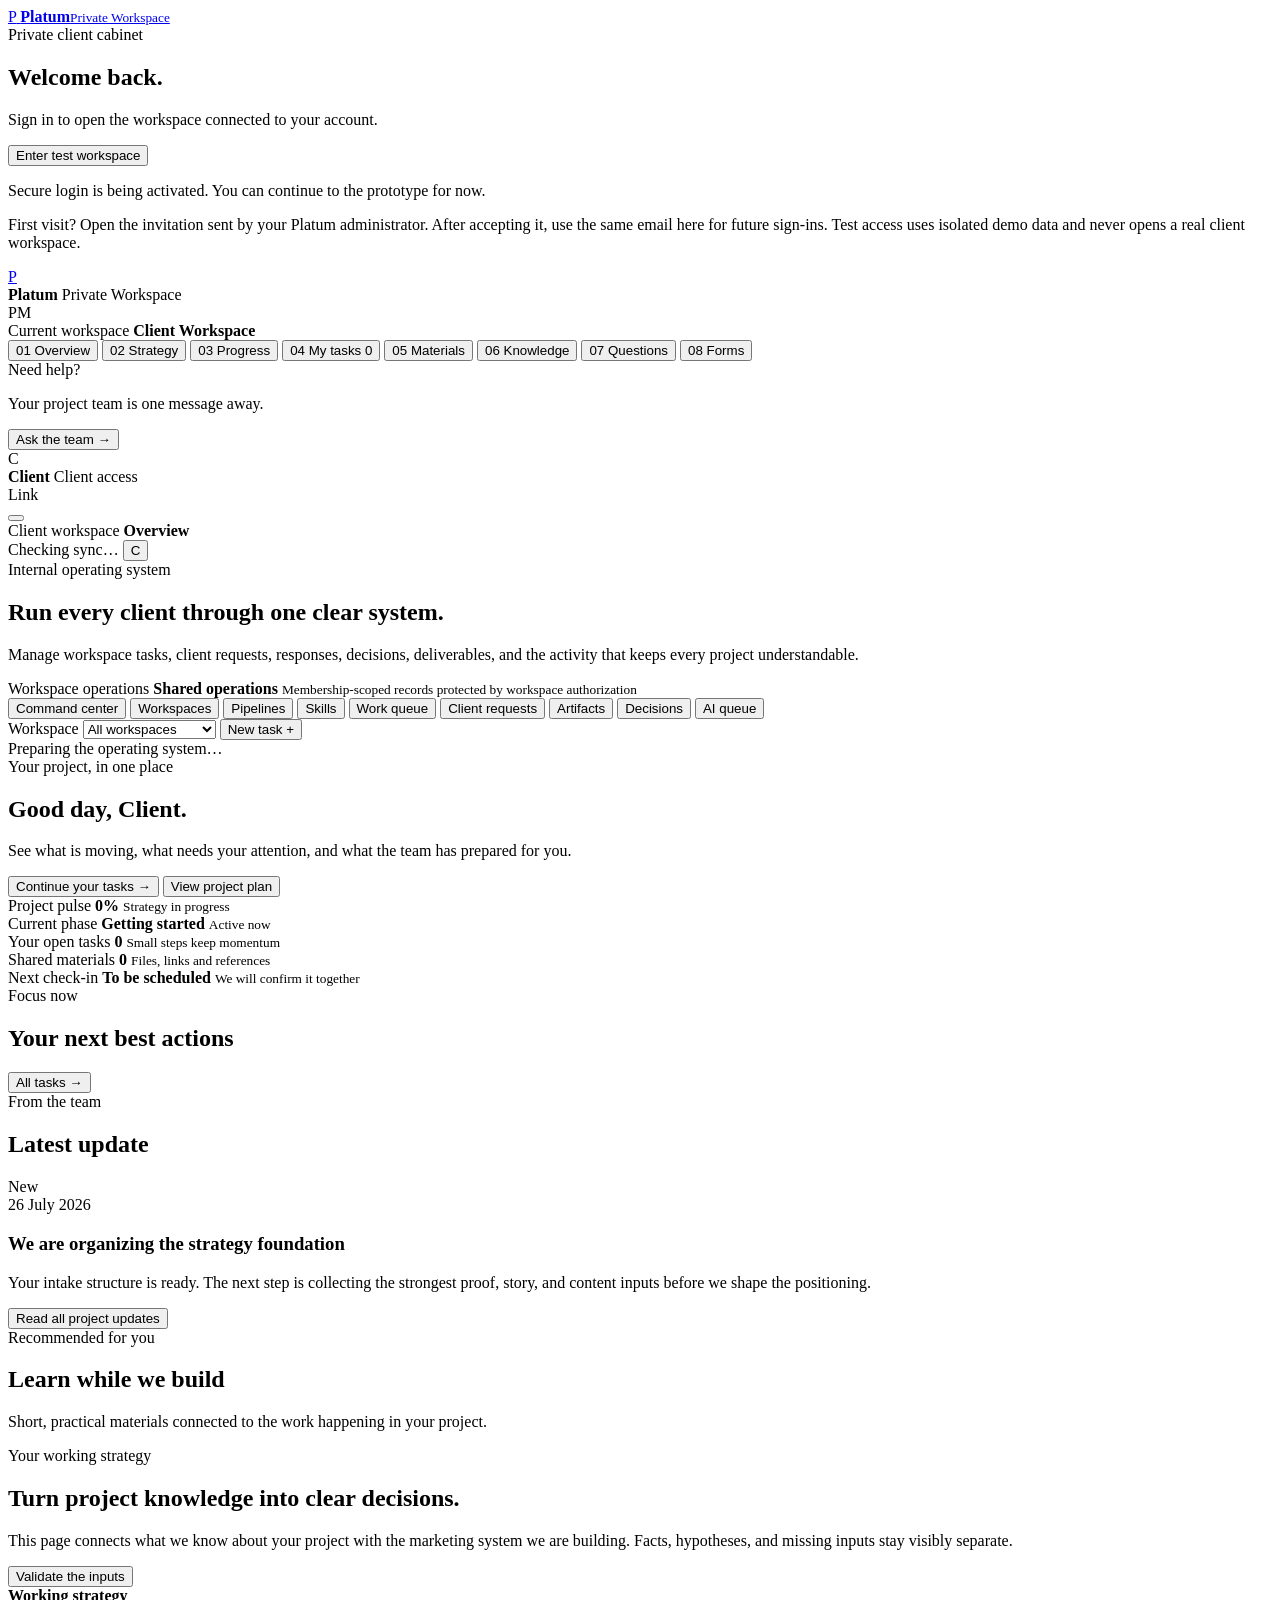
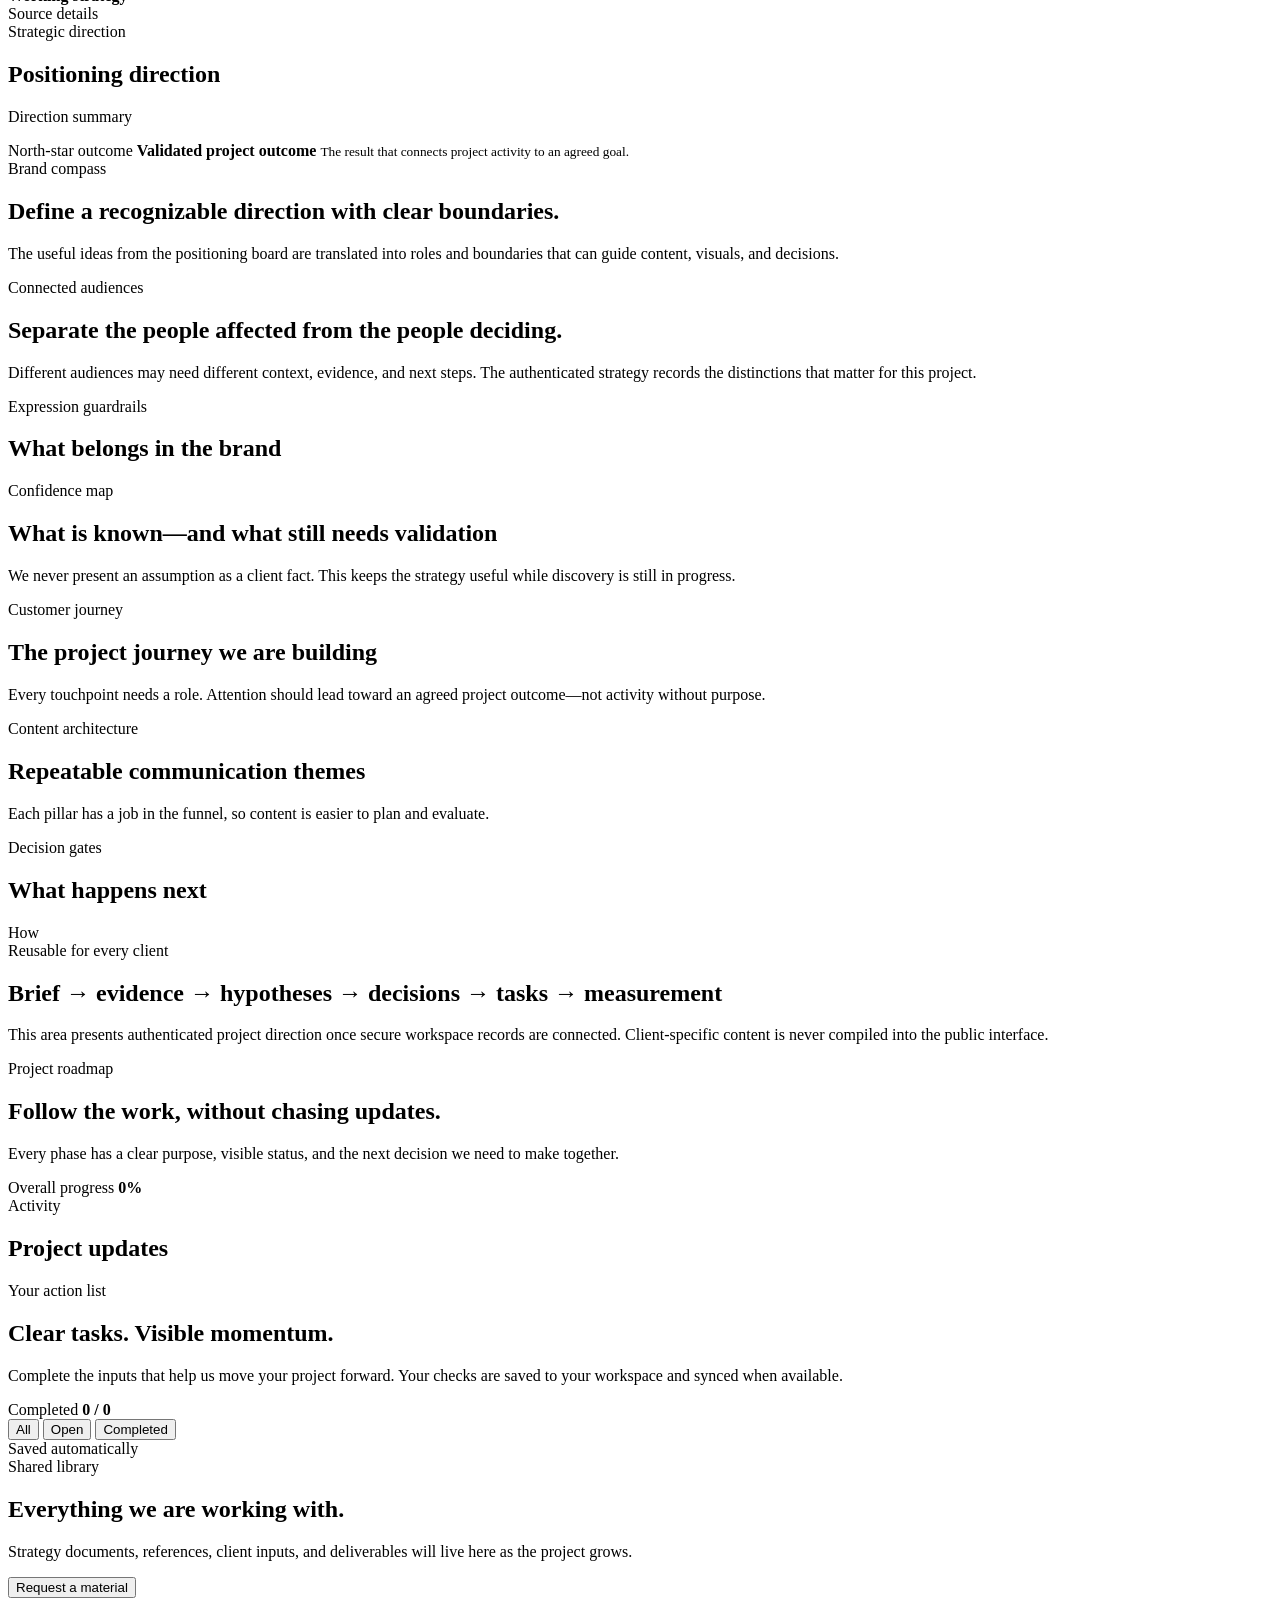
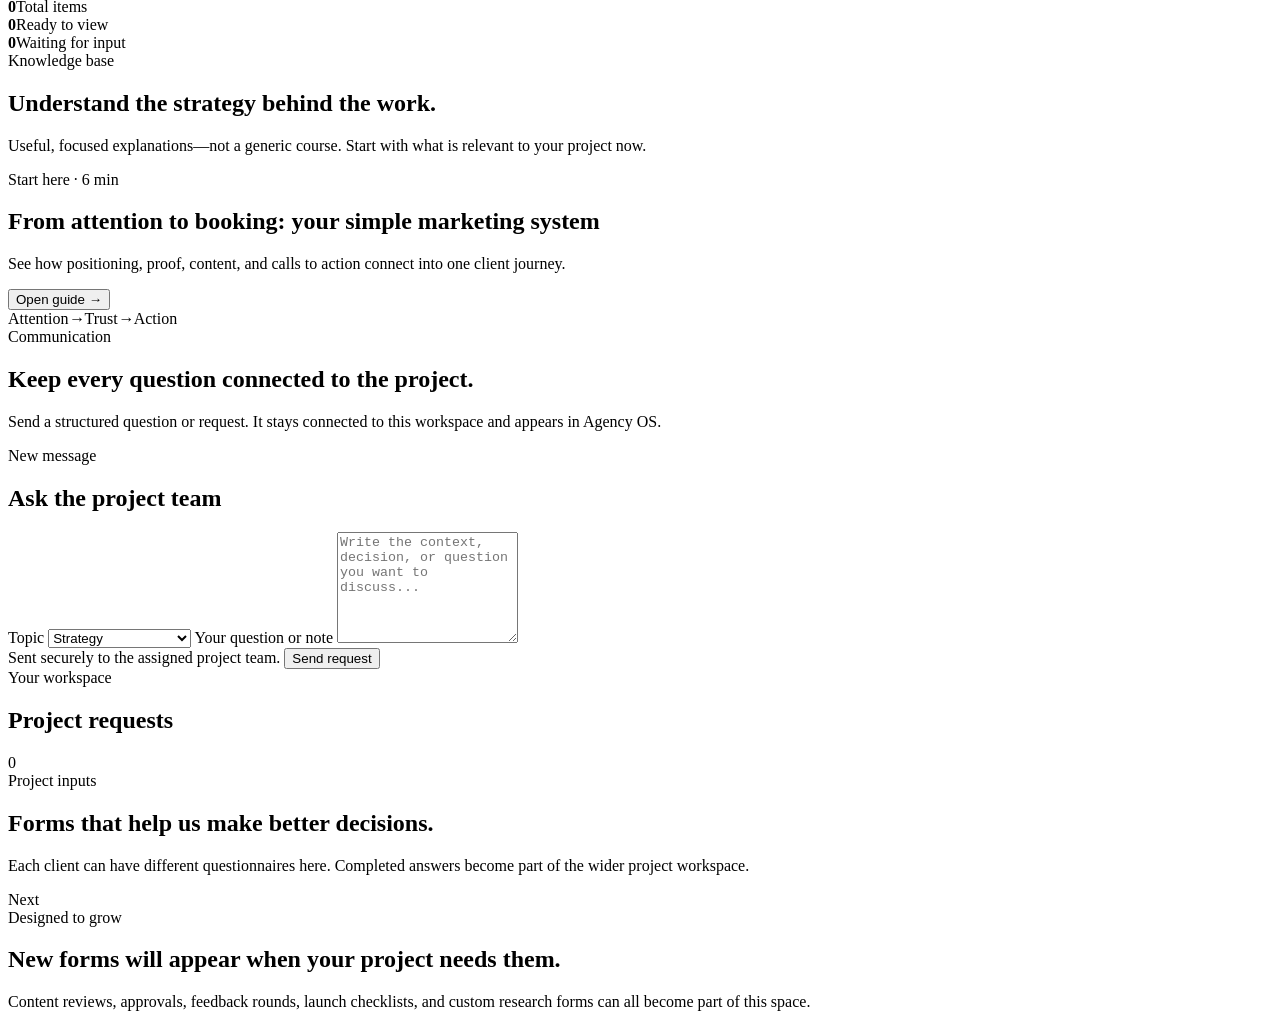
==== client-space.html @ 019d98cf "feat: implement shared client collaboration workspace" ====
<!DOCTYPE html>
<html lang="en">
<head>
  <meta charset="UTF-8">
  <meta name="viewport" content="width=device-width, initial-scale=1.0">
  <meta
    name="description"
    content="Private Platum workspace for project progress, tasks, shared materials, knowledge, and communication."
  >
  <meta name="robots" content="noindex, nofollow">
  <title>Platum</title>
  <link rel="icon" href="data:image/svg+xml,%3Csvg xmlns='http://www.w3.org/2000/svg' viewBox='0 0 64 64'%3E%3Crect width='64' height='64' rx='16' fill='%23173f2c'/%3E%3Ctext x='32' y='40' text-anchor='middle' font-family='Arial,sans-serif' font-size='24' font-weight='700' fill='%23c9f26b'%3EP%3C/text%3E%3C/svg%3E">
  <link rel="preconnect" href="https://fonts.googleapis.com">
  <link rel="preconnect" href="https://fonts.gstatic.com" crossorigin>
  <link
    href="https://fonts.googleapis.com/css2?family=DM+Sans:wght@400;500;600;700&family=Manrope:wght@500;600;700;800&display=swap"
    rel="stylesheet"
  >
  <link rel="stylesheet" href="client-space.css">
  <link rel="stylesheet" href="agency-os.css">
  <link rel="stylesheet" href="workspace-app.css">
</head>
<body class="auth-loading">
  <div class="ambient ambient--one" aria-hidden="true"></div>
  <div class="ambient ambient--two" aria-hidden="true"></div>

  <section class="auth-gate" id="auth-gate" aria-labelledby="auth-title">
    <div class="auth-card">
      <div class="auth-card__top">
      <a class="auth-brand" href="index.html" aria-label="Platum home">
        <span class="brand-mark" data-cabinet-brand-mark>P</span>
        <span><strong data-cabinet-brand-name>Platum</strong><small>Private Workspace</small></span>
      </a>
      </div>
      <div class="auth-card__copy">
        <span class="section-kicker">Private client cabinet</span>
        <h1 id="auth-title">Welcome back.</h1>
        <p>Sign in to open the workspace connected to your account.</p>
      </div>
      <div class="auth-options">
        <a class="auth-button auth-button--telegram" id="telegram-login" href="#" target="_blank" rel="noreferrer" hidden>
          <span class="auth-provider-icon" aria-hidden="true">↗</span>
          Continue with Telegram
        </a>
        <button class="auth-button auth-button--google" id="google-login" type="button" hidden>
          <span class="google-mark" aria-hidden="true">G</span>
          Continue with Google
        </button>
        <form class="auth-email" id="email-login-form" hidden>
          <label for="email-login">Or continue by email</label>
          <div class="auth-email__row">
            <input id="email-login" name="email" type="email" autocomplete="email" placeholder="you@example.com" required>
            <button type="submit">Send secure link</button>
          </div>
        </form>
        <button class="auth-button auth-button--preview" id="preview-login" type="button" hidden>
          Enter test workspace
        </button>
      </div>
      <p class="auth-status" id="auth-status" role="status" aria-live="polite">Checking your session…</p>
      <p class="auth-note">First visit? Open the invitation sent by your Platum administrator. After accepting it, use the same email here for future sign-ins. Test access uses isolated demo data and never opens a real client workspace. <a id="support-link" href="#" target="_blank" rel="noreferrer" hidden>Contact the team</a></p>
    </div>
  </section>

  <div id="workspace-app" hidden></div>
  <div class="portal-shell">
    <aside class="sidebar" id="sidebar">
      <div class="brand-lockup">
        <a class="brand-mark" href="client-space.html" aria-label="Platum home" data-cabinet-brand-mark>P</a>
        <div>
          <strong data-cabinet-brand-name>Platum</strong>
          <span>Private Workspace</span>
        </div>
      </div>

      <div class="client-switcher" aria-label="Current client">
        <div class="client-avatar" data-client-initials>PM</div>
        <div class="client-switcher__copy">
          <span>Current workspace</span>
          <strong data-client-name>Client Workspace</strong>
        </div>
        <span class="private-dot" title="Private workspace"></span>
      </div>

      <nav class="portal-nav" aria-label="Client workspace">
        <button class="nav-item nav-item--admin" id="admin-nav" type="button" data-view-target="admin" hidden>
          <span class="nav-symbol">A</span>
          <span>Admin home</span>
        </button>
        <button class="nav-item is-active" type="button" data-view-target="overview" aria-current="page">
          <span class="nav-symbol">01</span>
          <span>Overview</span>
        </button>
        <button class="nav-item" type="button" data-view-target="strategy">
          <span class="nav-symbol">02</span>
          <span>Strategy</span>
        </button>
        <button class="nav-item" type="button" data-view-target="progress">
          <span class="nav-symbol">03</span>
          <span>Progress</span>
        </button>
        <button class="nav-item" type="button" data-view-target="tasks">
          <span class="nav-symbol">04</span>
          <span>My tasks</span>
          <span class="nav-count" id="sidebar-task-count">0</span>
        </button>
        <button class="nav-item" type="button" data-view-target="materials">
          <span class="nav-symbol">05</span>
          <span>Materials</span>
        </button>
        <button class="nav-item" type="button" data-view-target="knowledge">
          <span class="nav-symbol">06</span>
          <span>Knowledge</span>
        </button>
        <button class="nav-item" type="button" data-view-target="questions">
          <span class="nav-symbol">07</span>
          <span>Questions</span>
        </button>
        <button class="nav-item" type="button" data-view-target="forms">
          <span class="nav-symbol">08</span>
          <span>Forms</span>
        </button>
      </nav>

      <div class="sidebar-support">
        <span>Need help?</span>
        <p>Your project team is one message away.</p>
        <button type="button" class="text-button" data-view-link="questions">Ask the team <span>→</span></button>
      </div>

      <div class="sidebar-user">
        <div class="user-avatar">C</div>
        <div>
          <strong data-client-contact>Client</strong>
          <span id="sidebar-access-role">Client access</span>
        </div>
        <span class="access-badge">Link</span>
      </div>
    </aside>

    <main class="portal-main">
      <header class="topbar">
        <button class="mobile-menu" id="mobile-menu" type="button" aria-label="Open navigation" aria-expanded="false">
          <span></span>
          <span></span>
        </button>
        <div class="topbar__context">
          <span class="eyebrow">Client workspace</span>
          <strong id="current-view-label">Overview</strong>
        </div>
        <div class="topbar__actions">
          <button class="admin-home-button" id="admin-home-button" type="button" hidden>Admin home</button>
          <span class="sync-note" id="sync-note" data-no-translate><i></i> Checking sync…</span>
          <button class="avatar-button" id="account-button" type="button" title="Account" aria-haspopup="true" aria-expanded="false">C</button>
          <div class="account-menu" id="account-menu" hidden>
            <strong id="account-name">Client</strong>
            <span id="account-provider">Secure access</span>
            <button id="logout-button" type="button">Sign out</button>
          </div>
        </div>
      </header>

      <div class="view-stack">
        <section class="portal-view" data-view="admin" aria-labelledby="admin-title">
          <div class="agency-os-hero">
            <div>
              <span class="section-kicker">Internal operating system</span>
              <h1 id="admin-title">Run every client through one clear system.</h1>
              <p>Manage workspace tasks, client requests, responses, decisions, deliverables, and the activity that keeps every project understandable.</p>
            </div>
            <div class="agency-os-hero__status" aria-label="Operating system status">
              <span>Workspace operations</span>
              <strong>Shared operations</strong>
              <small>Membership-scoped records protected by workspace authorization</small>
            </div>
          </div>

          <div class="agency-os-controls">
            <nav class="agency-os-tabs" aria-label="Agency operating system sections">
              <button class="is-active" type="button" data-os-tab="command" aria-pressed="true">Command center</button>
              <button type="button" data-os-tab="workspaces" aria-pressed="false">Workspaces</button>
              <button type="button" data-os-tab="pipelines" aria-pressed="false">Pipelines</button>
              <button type="button" data-os-tab="skills" aria-pressed="false">Skills</button>
              <button type="button" data-os-tab="tasks" aria-pressed="false">Work queue</button>
              <button type="button" data-os-tab="requests" aria-pressed="false">Client requests</button>
              <button type="button" data-os-tab="artifacts" aria-pressed="false">Artifacts</button>
              <button type="button" data-os-tab="decisions" aria-pressed="false">Decisions</button>
              <button type="button" data-os-tab="agents" aria-pressed="false">AI queue</button>
            </nav>
            <div class="agency-os-actions">
              <label class="agency-os-workspace-filter" for="agency-os-workspace">
                <span>Workspace</span>
                <select id="agency-os-workspace" data-os-workspace-filter>
                  <option value="all">All workspaces</option>
                  <option value="agency">Internal operations</option>
                </select>
              </label>
              <button class="primary-button" type="button" data-os-new-task>New task <span>+</span></button>
            </div>
          </div>

          <div class="agency-os-root" id="agency-os-root" aria-live="polite">
            <div class="agency-os-loading">Preparing the operating system…</div>
          </div>

          <div class="admin-cabinet-grid" id="admin-cabinet-grid" hidden></div>
          <strong id="admin-cabinet-count" hidden>0</strong>
        </section>

        <section class="portal-view is-active" data-view="overview" aria-labelledby="overview-title">
          <div class="welcome-panel">
            <div class="welcome-copy">
              <span class="section-kicker">Your project, in one place</span>
              <h1 id="overview-title"><span id="greeting">Good day</span>, <span data-client-contact>Client</span>.</h1>
              <p>See what is moving, what needs your attention, and what the team has prepared for you.</p>
              <div class="welcome-actions">
                <button class="primary-button" type="button" data-view-link="tasks">
                  Continue your tasks <span>→</span>
                </button>
                <button class="secondary-button" type="button" data-view-link="progress">View project plan</button>
              </div>
            </div>
            <div class="project-pulse">
              <div class="pulse-orbit" aria-hidden="true">
                <span></span>
                <span></span>
                <span></span>
              </div>
              <div class="pulse-copy">
                <span>Project pulse</span>
                <strong id="project-progress-value">0%</strong>
                <small>Strategy in progress</small>
              </div>
            </div>
          </div>

          <div class="metrics-grid" aria-label="Project summary">
            <article class="metric-card metric-card--accent">
              <span>Current phase</span>
              <strong data-current-phase>Getting started</strong>
              <small><i></i> Active now</small>
            </article>
            <article class="metric-card">
              <span>Your open tasks</span>
              <strong id="overview-open-tasks">0</strong>
              <small>Small steps keep momentum</small>
            </article>
            <article class="metric-card">
              <span>Shared materials</span>
              <strong id="overview-material-count">0</strong>
              <small>Files, links and references</small>
            </article>
            <article class="metric-card">
              <span>Next check-in</span>
              <strong data-next-checkin>To be scheduled</strong>
              <small>We will confirm it together</small>
            </article>
          </div>

          <div class="overview-grid">
            <article class="panel focus-panel">
              <div class="panel-heading">
                <div>
                  <span class="section-kicker">Focus now</span>
                  <h2>Your next best actions</h2>
                </div>
                <button class="text-button" type="button" data-view-link="tasks">All tasks <span>→</span></button>
              </div>
              <div id="overview-task-list" class="compact-task-list"></div>
            </article>

            <article class="panel update-panel">
              <div class="panel-heading">
                <div>
                  <span class="section-kicker">From the team</span>
                  <h2>Latest update</h2>
                </div>
                <span class="new-badge">New</span>
              </div>
              <div class="update-copy">
                <span class="update-date" data-latest-update-date>26 July 2026</span>
                <h3 data-latest-update-title>We are organizing the strategy foundation</h3>
                <p data-latest-update-copy>Your intake structure is ready. The next step is collecting the strongest proof, story, and content inputs before we shape the positioning.</p>
              </div>
              <button class="secondary-button secondary-button--full" type="button" data-view-link="progress">
                Read all project updates
              </button>
            </article>
          </div>

          <article class="panel knowledge-strip">
            <div class="knowledge-strip__intro">
              <span class="section-kicker">Recommended for you</span>
              <h2>Learn while we build</h2>
              <p>Short, practical materials connected to the work happening in your project.</p>
            </div>
            <div id="overview-knowledge-list" class="knowledge-strip__items"></div>
          </article>
        </section>

        <section class="portal-view" data-view="strategy" aria-labelledby="strategy-title">
          <div class="page-heading strategy-page-heading">
            <div>
              <span class="section-kicker">Your working strategy</span>
              <h1 id="strategy-title">Turn project knowledge into clear decisions.</h1>
              <p>This page connects what we know about your project with the marketing system we are building. Facts, hypotheses, and missing inputs stay visibly separate.</p>
            </div>
            <button class="secondary-button" type="button" data-view-link="forms">Validate the inputs</button>
          </div>

          <article class="panel strategy-empty-state" id="strategy-empty-state" hidden>
            <span class="future-panel__index">01</span>
            <div>
              <span class="section-kicker">Your strategy space is ready</span>
              <h2>Your strategy will appear here after the first project brief.</h2>
              <p>We will turn your information, source files, research, and decisions into the same working system—without mixing it with another client’s project.</p>
              <button class="secondary-button" type="button" data-view-link="forms">Start with the project brief</button>
            </div>
          </article>

          <div id="strategy-content">
          <div class="strategy-source-bar">
            <div>
              <span class="strategy-live-dot"></span>
              <strong id="strategy-version">Working strategy</strong>
            </div>
            <span id="strategy-source">Source details</span>
          </div>

          <article class="strategy-hero panel">
            <div class="strategy-hero__copy">
              <span class="section-kicker">Strategic direction</span>
              <h2 id="strategy-positioning">Positioning direction</h2>
              <p id="strategy-direction">Direction summary</p>
            </div>
            <div class="north-star-card">
              <span>North-star outcome</span>
              <strong id="strategy-north-star">Validated project outcome</strong>
              <small>The result that connects project activity to an agreed goal.</small>
            </div>
          </article>

          <div id="strategy-evidence-grid" class="strategy-evidence-grid" aria-label="Current project evidence"></div>

          <section class="strategy-section">
            <div class="strategy-section__heading">
              <div>
                <span class="section-kicker">Brand compass</span>
                <h2>Define a recognizable direction with clear boundaries.</h2>
              </div>
              <p>The useful ideas from the positioning board are translated into roles and boundaries that can guide content, visuals, and decisions.</p>
            </div>
            <div id="strategy-brand-compass" class="strategy-brand-compass"></div>
          </section>

          <section class="strategy-section strategy-audience-layout">
            <div>
              <div class="strategy-section__heading strategy-section__heading--stacked">
                <div>
                  <span class="section-kicker">Connected audiences</span>
                  <h2>Separate the people affected from the people deciding.</h2>
                </div>
                <p>Different audiences may need different context, evidence, and next steps. The authenticated strategy records the distinctions that matter for this project.</p>
              </div>
              <div id="strategy-audiences" class="strategy-audiences"></div>
            </div>

            <aside class="panel strategy-guardrails-panel">
              <div class="panel-heading">
                <div>
                  <span class="section-kicker">Expression guardrails</span>
                  <h2>What belongs in the brand</h2>
                </div>
              </div>
              <div id="strategy-guardrails" class="strategy-guardrails"></div>
            </aside>
          </section>

          <section class="strategy-section">
            <div class="strategy-section__heading">
              <div>
                <span class="section-kicker">Confidence map</span>
                <h2>What is known—and what still needs validation</h2>
              </div>
              <p>We never present an assumption as a client fact. This keeps the strategy useful while discovery is still in progress.</p>
            </div>
            <div id="strategy-truth-grid" class="strategy-truth-grid"></div>
          </section>

          <section class="strategy-section">
            <div class="strategy-section__heading">
              <div>
                <span class="section-kicker">Customer journey</span>
                <h2>The project journey we are building</h2>
              </div>
              <p>Every touchpoint needs a role. Attention should lead toward an agreed project outcome—not activity without purpose.</p>
            </div>
            <div class="strategy-funnel panel" id="strategy-funnel"></div>
          </section>

          <section class="strategy-section strategy-two-column">
            <div>
              <div class="strategy-section__heading strategy-section__heading--stacked">
                <div>
                  <span class="section-kicker">Content architecture</span>
                  <h2>Repeatable communication themes</h2>
                </div>
                <p>Each pillar has a job in the funnel, so content is easier to plan and evaluate.</p>
              </div>
              <div id="strategy-content-pillars" class="strategy-content-pillars"></div>
            </div>

            <aside class="panel strategy-gates-panel">
              <div class="panel-heading">
                <div>
                  <span class="section-kicker">Decision gates</span>
                  <h2>What happens next</h2>
                </div>
              </div>
              <div id="strategy-decision-gates" class="strategy-decision-gates"></div>
            </aside>
          </section>

          <article class="strategy-method-note">
            <span class="future-panel__index">How</span>
            <div>
              <span class="section-kicker">Reusable for every client</span>
              <h2>Brief → evidence → hypotheses → decisions → tasks → measurement</h2>
              <p>This area presents authenticated project direction once secure workspace records are connected. Client-specific content is never compiled into the public interface.</p>
            </div>
          </article>
          </div>
        </section>

        <section class="portal-view" data-view="progress" aria-labelledby="progress-title">
          <div class="page-heading">
            <div>
              <span class="section-kicker">Project roadmap</span>
              <h1 id="progress-title">Follow the work, without chasing updates.</h1>
              <p>Every phase has a clear purpose, visible status, and the next decision we need to make together.</p>
            </div>
            <div class="heading-status">
              <span>Overall progress</span>
              <strong id="roadmap-progress-value">0%</strong>
            </div>
          </div>

          <div class="roadmap-layout">
            <div id="roadmap-list" class="roadmap-list"></div>
            <aside class="panel activity-panel">
              <div class="panel-heading">
                <div>
                  <span class="section-kicker">Activity</span>
                  <h2>Project updates</h2>
                </div>
              </div>
              <div id="activity-timeline" class="activity-timeline"></div>
            </aside>
          </div>
        </section>

        <section class="portal-view" data-view="tasks" aria-labelledby="tasks-title">
          <div class="page-heading">
            <div>
              <span class="section-kicker">Your action list</span>
              <h1 id="tasks-title">Clear tasks. Visible momentum.</h1>
              <p>Complete the inputs that help us move your project forward. Your checks are saved to your workspace and synced when available.</p>
            </div>
            <div class="heading-status">
              <span>Completed</span>
              <strong id="task-completion-ratio">0 / 0</strong>
            </div>
          </div>

          <div class="task-toolbar">
            <div class="filter-group" aria-label="Filter tasks">
              <button class="filter-button is-active" type="button" data-task-filter="all" aria-pressed="true">All</button>
              <button class="filter-button" type="button" data-task-filter="open" aria-pressed="false">Open</button>
              <button class="filter-button" type="button" data-task-filter="done" aria-pressed="false">Completed</button>
            </div>
            <span class="local-save-note"><i></i> Saved automatically</span>
          </div>
          <div id="full-task-list" class="full-task-list"></div>
        </section>

        <section class="portal-view" data-view="materials" aria-labelledby="materials-title">
          <div class="page-heading">
            <div>
              <span class="section-kicker">Shared library</span>
              <h1 id="materials-title">Everything we are working with.</h1>
              <p>Strategy documents, references, client inputs, and deliverables will live here as the project grows.</p>
            </div>
            <button class="secondary-button" type="button" data-view-link="questions">Request a material</button>
          </div>

          <div class="material-summary">
            <div><strong id="material-total-count">0</strong><span>Total items</span></div>
            <div><strong id="material-ready-count">0</strong><span>Ready to view</span></div>
            <div><strong id="material-waiting-count">0</strong><span>Waiting for input</span></div>
          </div>
          <div id="material-grid" class="material-grid"></div>
        </section>

        <section class="portal-view" data-view="knowledge" aria-labelledby="knowledge-title">
          <div class="page-heading">
            <div>
              <span class="section-kicker">Knowledge base</span>
              <h1 id="knowledge-title">Understand the strategy behind the work.</h1>
              <p>Useful, focused explanations—not a generic course. Start with what is relevant to your project now.</p>
            </div>
          </div>

          <div class="featured-learning panel">
            <div>
              <span class="section-kicker">Start here · 6 min</span>
              <h2>From attention to booking: your simple marketing system</h2>
              <p>See how positioning, proof, content, and calls to action connect into one client journey.</p>
              <button class="primary-button" type="button" data-article-open="marketing-system">Open guide <span>→</span></button>
            </div>
            <div class="learning-map" aria-hidden="true">
              <span>Attention</span><i>→</i><span>Trust</span><i>→</i><span>Action</span>
            </div>
          </div>
          <div id="knowledge-grid" class="knowledge-grid"></div>
        </section>

        <section class="portal-view" data-view="questions" aria-labelledby="questions-title">
          <div class="page-heading">
            <div>
              <span class="section-kicker">Communication</span>
              <h1 id="questions-title">Keep every question connected to the project.</h1>
              <p>Send a structured question or request. It stays connected to this workspace and appears in Agency OS.</p>
            </div>
          </div>

          <div class="questions-layout">
            <form class="panel question-composer" id="question-form">
              <div class="panel-heading">
                <div>
                  <span class="section-kicker">New message</span>
                  <h2>Ask the project team</h2>
                </div>
              </div>
              <label for="question-topic">Topic</label>
              <select id="question-topic" name="topic">
                <option value="Strategy">Strategy</option>
                <option value="Task">A task</option>
                <option value="Material">A material or file</option>
                <option value="Timeline">Timeline or progress</option>
                <option value="Other">Something else</option>
              </select>
              <label for="question-message">Your question or note</label>
              <textarea
                id="question-message"
                name="message"
                rows="7"
                placeholder="Write the context, decision, or question you want to discuss..."
                required
              ></textarea>
              <div class="composer-footer">
                <span>Sent securely to the assigned project team.</span>
                <button class="primary-button" type="submit">Send request</button>
              </div>
            </form>

            <aside class="panel saved-questions">
              <div class="panel-heading">
                <div>
                  <span class="section-kicker">Your workspace</span>
                  <h2>Project requests</h2>
                </div>
                <span class="nav-count" id="saved-question-count">0</span>
              </div>
              <div id="saved-question-list" class="saved-question-list"></div>
            </aside>
          </div>
        </section>

        <section class="portal-view" data-view="forms" aria-labelledby="forms-title">
          <div class="page-heading">
            <div>
              <span class="section-kicker">Project inputs</span>
              <h1 id="forms-title">Forms that help us make better decisions.</h1>
              <p>Each client can have different questionnaires here. Completed answers become part of the wider project workspace.</p>
            </div>
          </div>

          <div id="forms-grid" class="forms-grid"></div>

          <article class="future-panel">
            <span class="future-panel__index">Next</span>
            <div>
              <span class="section-kicker">Designed to grow</span>
              <h2>New forms will appear when your project needs them.</h2>
              <p>Content reviews, approvals, feedback rounds, launch checklists, and custom research forms can all become part of this space.</p>
            </div>
          </article>
        </section>
      </div>
    </main>
  </div>

  <div class="mobile-backdrop" id="mobile-backdrop"></div>

  <dialog class="article-dialog" id="article-dialog">
    <button class="dialog-close" id="dialog-close" type="button" aria-label="Close guide">×</button>
    <div id="article-dialog-content"></div>
  </dialog>

  <div class="toast" id="portal-toast" role="status" aria-live="polite"></div>

  <script src="client-space.config.js"></script>
  <script src="client-space-auth.js"></script>
  <script src="cabinet-data.js"></script>
  <script src="workspace-data.js"></script>
  <script src="workspace-app.js"></script>
  <script src="client-space.js"></script>
  <script src="agency-os.js"></script>
</body>
</html>
---- workspace-app.css ----
/* The authenticated collaboration surface extends Platum's existing palette
   and typography. The isolated legacy preview keeps its own styles. */
.workspace-mode .portal-shell,.workspace-mode .ambient{display:none}
.workspace-mode:not(.is-authenticated) #workspace-app{display:none}
#workspace-app{--ws-ink:#182820;--ws-muted:#58665d;--ws-accent:#214d39;--ws-tint:#e9f0db;--ws-line:#d9dfd4;--ws-paper:#fffefa;color:var(--ws-ink);background:#f4f4ed;min-height:100vh;font:400 15px/1.6 "DM Sans",sans-serif}
#workspace-app[data-accent=slate]{--ws-ink:#20313e;--ws-accent:#2e5069;--ws-tint:#e4edf4;--ws-line:#d2dce2}
#workspace-app[data-accent=clay]{--ws-ink:#3e2924;--ws-accent:#7c4233;--ws-tint:#f4e8e0;--ws-line:#e2d8cf}
#workspace-app *{box-sizing:border-box}
#workspace-app [hidden]{display:none!important}
#workspace-app ::selection{background:var(--ws-tint);color:var(--ws-ink)}
#workspace-app :focus-visible{outline:3px solid var(--ws-accent);outline-offset:3px}
#workspace-app a{color:var(--ws-accent);text-underline-offset:4px}
#workspace-app h1,#workspace-app h2,#workspace-app h3{font-family:Manrope,sans-serif;line-height:1.25;letter-spacing:-.025em;text-wrap:balance;color:var(--ws-ink)}
#workspace-app h1{font-size:clamp(1.8rem,3vw,2.7rem);margin:0 0 12px}
#workspace-app h2{font-size:1.2rem;margin:0 0 12px}
#workspace-app h3{font-size:1rem;margin:0 0 8px}
#workspace-app p{margin:0 0 12px}
#workspace-app button,#workspace-app input,#workspace-app select,#workspace-app textarea{font:inherit}
#workspace-app button{cursor:pointer}
#workspace-app button:disabled{cursor:wait;opacity:.6}
.ws-layout{display:grid;grid-template-columns:250px minmax(0,1fr);min-height:100vh}
.ws-sidebar{background:var(--ws-ink);color:#f2f5ed;padding:30px 20px;display:flex;flex-direction:column;position:sticky;top:0;height:100vh;overflow:auto;scrollbar-width:thin;scrollbar-color:#75937c transparent}
.ws-brand{display:flex;align-items:center;gap:12px;margin-bottom:38px;text-decoration:none}
#workspace-app .ws-brand{color:#f7faef}
.ws-brand strong{font:700 21px Manrope,sans-serif}
.ws-workspace-picker{display:grid;gap:8px;color:#cad4ca;font-size:12px;margin-bottom:28px}
#workspace-app .ws-workspace-picker select{max-width:100%;background:#fffefa;color:var(--ws-ink);font-size:14px;min-height:44px;border:0;border-radius:9px;padding:9px}
#ws-nav{display:flex;flex-direction:column;gap:6px}
#workspace-app #ws-nav a{display:flex;align-items:center;gap:12px;min-height:44px;color:#e5eee3;text-decoration:none;padding:10px 12px;border-radius:9px;font-size:14px}
#workspace-app #ws-nav a:hover{background:#ffffff10}
#workspace-app #ws-nav a.is-current{background:var(--ws-tint);color:var(--ws-ink);font-weight:700}
#ws-nav svg{width:20px;height:20px;flex:none;fill:none;stroke:currentColor;stroke-width:1.6;stroke-linecap:round;stroke-linejoin:round}
.ws-nav-divider{border-top:1px solid #ffffff30;margin:15px 8px}
.ws-sidebar-bottom{margin-top:auto;padding-top:36px;font-size:12px;color:#c2d1c2}
#workspace-app .ws-sidebar-link{color:#edf4e8;background:transparent;border-color:#6f8a74;font-size:12px;text-align:left}
.ws-main{min-width:0}
.ws-header{min-height:82px;padding:18px 42px;border-bottom:1px solid var(--ws-line);display:flex;align-items:center;justify-content:space-between;gap:16px;background:var(--ws-paper)}
#ws-location{font-size:13px;color:var(--ws-muted);flex:1;min-width:0;overflow-wrap:anywhere}
.ws-header-refresh{gap:7px;flex:none}
.ws-header-refresh svg{display:none;width:18px;height:18px;fill:none;stroke:currentColor;stroke-width:1.7;stroke-linecap:round;stroke-linejoin:round}
#ws-account .topbar__actions{position:relative}
#ws-content{padding:42px clamp(24px,4vw,68px) 80px;max-width:1450px;margin:0 auto}
.ws-page-heading{display:flex;justify-content:space-between;align-items:flex-start;gap:28px;margin-bottom:34px}
.ws-page-heading p{color:var(--ws-muted);max-width:65ch;margin-bottom:0}
.ws-actions,.ws-row-actions,.ws-form-actions{display:flex;gap:10px;flex-wrap:wrap;align-items:center}
.ws-actions{flex-shrink:0}
.ws-button{display:inline-flex;align-items:center;justify-content:center;min-height:42px;padding:9px 16px;background:var(--ws-paper);border:1px solid var(--ws-line);border-radius:9px;color:var(--ws-accent);font-weight:600;text-decoration:none;line-height:1.35;transition:background .15s}
.ws-button:hover{background:var(--ws-tint)}
.ws-button.ws-primary{background:var(--ws-accent);border-color:var(--ws-accent);color:#fff}
.ws-button.ws-primary:hover{filter:brightness(1.13)}
.ws-button.ws-quiet{background:transparent}
.ws-text-button{border:0;background:transparent;color:var(--ws-accent);text-decoration:underline;text-underline-offset:4px;padding:9px 4px;min-height:40px}
.ws-focus{padding:28px 32px;background:var(--ws-tint);border-radius:14px;display:flex;align-items:center;justify-content:space-between;gap:26px;margin-bottom:40px}
.ws-focus>div{max-width:70ch}
.ws-focus>div>p{font-size:18px}
.ws-focus .ws-next{font-size:14px;margin:22px 0 0}
.ws-next strong{display:block;margin-bottom:4px}
.ws-focus>a{white-space:nowrap;font-weight:600}
.ws-two-columns{display:grid;grid-template-columns:minmax(0,1.15fr) minmax(0,1fr);gap:44px}
.ws-section{margin-top:42px}
.ws-section-heading{display:flex;justify-content:space-between;gap:16px;align-items:center;margin-bottom:16px}
.ws-section-heading h2{margin:0}
.ws-work-row,.ws-material-row{display:flex;justify-content:space-between;gap:24px;padding:22px 0;border-bottom:1px solid var(--ws-line)}
.ws-work-copy{min-width:0;max-width:70ch}
.ws-work-row p,.ws-material-row p,.ws-action-row p{color:var(--ws-muted);max-width:70ch;overflow-wrap:anywhere}
.ws-work-row h2>a,.ws-work-row h3>a,.ws-material-row h2>a{text-decoration:none}
.ws-row-actions{align-content:flex-start;justify-content:flex-end;flex-shrink:0;max-width:220px}
.ws-meta{display:flex;gap:10px;flex-wrap:wrap;align-items:center;color:var(--ws-muted);font-size:12px}
.ws-badge{display:inline-block;font-size:11px;font-weight:600;border:1px solid var(--ws-line);border-radius:5px;padding:3px 7px;line-height:1.3;color:var(--ws-muted);background:var(--ws-paper)}
.ws-badge.ws-new,.ws-badge.ws-positive{background:var(--ws-tint);color:var(--ws-accent);border-color:transparent}
.ws-action-row{padding:20px 0;border-bottom:1px solid var(--ws-line)}
.ws-action-row>a{font-weight:700}
.ws-action-row p{font-size:14px;margin-top:7px}
.ws-material-row h2{margin:10px 0}
.ws-material-row>.ws-meta{align-self:flex-start;white-space:nowrap}
.ws-muted,.ws-help{color:var(--ws-muted)}
.ws-help{font-size:13px;line-height:1.5;font-weight:400}
.ws-empty{padding:30px 0;max-width:65ch}
.ws-empty p{color:var(--ws-muted)}
.ws-empty h2{margin:0 0 10px}
.ws-reading{max-width:76ch;background:var(--ws-paper);padding:30px 34px;border-radius:14px}
.ws-prose{white-space:pre-wrap;overflow-wrap:anywhere;line-height:1.75}
.ws-reading .ws-meta{margin-top:18px}
.ws-agreement-section+.ws-agreement-section{margin-top:32px;padding-top:28px;border-top:1px solid var(--ws-line)}
.ws-document-block+.ws-document-block{margin-top:36px;padding-top:28px;border-top:1px solid var(--ws-line)}
.ws-document-block>p{margin-top:16px}
.ws-discussion{margin-top:20px;font-size:14px}
.ws-discussion>summary{cursor:pointer;color:var(--ws-accent);padding:8px 0;font-weight:600}
.ws-discussion>summary>span{margin-left:8px;font-size:12px;font-weight:400}
.ws-discussion[open]{padding-bottom:16px}
.ws-comment{padding:16px 0;border-bottom:1px solid var(--ws-line)}
.ws-comment .ws-meta{margin:0 0 6px}
.ws-thread{max-width:76ch;margin-top:36px}
.ws-version-bar{display:flex;align-items:center;gap:20px;flex-wrap:wrap;margin-bottom:24px;color:var(--ws-muted);font-size:13px}
.ws-version-bar .ws-field{display:flex;align-items:center;gap:10px;margin:0;font-size:13px}
.ws-review-records{max-width:76ch;display:grid;gap:14px;margin-bottom:26px;padding:18px 22px;background:var(--ws-tint);border-radius:10px;font-size:14px}
.ws-review-records .ws-prose{margin-top:8px}
.ws-inline-note{padding:14px 18px;background:var(--ws-tint);border-radius:8px;font-size:14px;margin:16px 0!important}
.ws-form{display:grid;gap:20px}
.ws-field{display:grid;gap:7px;font-weight:600;color:var(--ws-ink);min-width:0}
#workspace-app input:not([type=checkbox]),#workspace-app select,#workspace-app textarea{border:1px solid #a5b0a6;border-radius:7px;background:#fffefa;color:var(--ws-ink);padding:10px 12px;min-height:44px;width:100%;min-width:0;caret-color:var(--ws-accent);font-size:16px}
#workspace-app textarea{resize:vertical}
#workspace-app input::placeholder,#workspace-app textarea::placeholder{color:#667269;opacity:1}
.ws-form-grid{display:grid;grid-template-columns:1fr 1fr;gap:20px}
.ws-wide{grid-column:1/-1}
.ws-form fieldset{min-width:0;padding:0;border:0;margin:0}
.ws-form legend{font-weight:700;margin-bottom:12px}
.ws-check{display:flex;gap:10px;align-items:flex-start;font-size:14px;cursor:pointer}
.ws-check,.ws-work-row strong,.ws-page-heading h1{overflow-wrap:anywhere}
.ws-check input{width:18px;height:18px;accent-color:var(--ws-accent);margin-top:3px;flex:none}
.ws-files-picker{display:grid;gap:12px}
.ws-form-actions{border-top:1px solid var(--ws-line);padding-top:22px;margin-top:10px}
.ws-form-error{padding:16px;background:#fff0eb;color:#7e2920;border:1px solid #dbb3a6;border-radius:9px}
.ws-form-error .ws-actions{margin-top:12px}
.ws-form .ws-block-editor,.ws-form .ws-question-editor{display:grid;gap:16px;padding:24px 0;border-top:1px solid var(--ws-line)}
.ws-form .ws-block-editor legend,.ws-form .ws-question-editor legend{font-size:13px;color:var(--ws-muted);padding-right:12px}
.ws-question-fields{display:grid;gap:24px}
.ws-module-list{list-style:none;padding:0;margin:0}
.ws-module-list li{display:flex;align-items:center;justify-content:space-between;gap:12px;padding:12px 0;border-bottom:1px solid var(--ws-line)}
.ws-module-list .ws-check{font-weight:400}
.ws-module-list .ws-text-button{font-size:12px;margin-left:10px}
.ws-file-link{display:block;color:var(--ws-accent);border:0;background:var(--ws-tint);border-radius:7px;padding:10px 14px;text-align:left;font-size:14px;overflow-wrap:anywhere}
.ws-attachments{display:grid;gap:8px;margin:18px 0}
.ws-response{max-width:76ch;padding:18px 0;border-bottom:1px solid var(--ws-line)}
.ws-response summary{cursor:pointer;font-weight:600}
.ws-response section{margin:18px 0}
.ws-timeline{max-width:80ch}
.ws-timeline>article{padding:24px 0;border-bottom:1px solid var(--ws-line)}
.ws-timeline h2{margin-top:10px}
.ws-timeline a{display:inline-block;margin-top:12px}
.ws-notice{margin:18px 42px 0;padding:14px 18px;background:var(--ws-tint);color:var(--ws-accent);border-radius:9px}
.ws-notice.is-error{background:#fff0eb;color:#7e2920}
.ws-loading{padding:50px 0;color:var(--ws-muted)}
.ws-sr{position:absolute;width:1px;height:1px;padding:0;margin:-1px;overflow:hidden;clip:rect(0,0,0,0);white-space:nowrap;border:0}
.ws-mobile-menu{display:none}
@media(max-width:1100px){.ws-layout{grid-template-columns:220px minmax(0,1fr)}.ws-page-heading{flex-direction:column;gap:18px}.ws-two-columns{grid-template-columns:1fr;gap:38px}.ws-focus{align-items:flex-start;flex-direction:column}.ws-header{padding-inline:28px}.ws-row-actions{max-width:180px}}
@media(max-width:780px){.ws-layout{display:block}.ws-sidebar{position:fixed;left:0;top:0;bottom:0;width:min(290px,85vw);z-index:90;visibility:hidden;transform:translateX(-100%);transition:transform .2s}.ws-menu-open .ws-sidebar{visibility:visible;transform:translateX(0);box-shadow:15px 0 40px #10231b30}.ws-mobile-menu{display:inline-flex}.ws-header{padding:14px 20px;min-height:72px}#ws-location{font-size:12px;flex:1}#ws-content{padding:28px 20px 60px}.ws-notice{margin-inline:20px}.ws-reading{padding:24px 20px}.ws-work-row,.ws-material-row{flex-direction:column;gap:14px}.ws-row-actions{max-width:none;justify-content:flex-start}.ws-form-grid{grid-template-columns:1fr}.ws-page-heading{margin-bottom:28px}.ws-focus{padding:24px}.ws-version-bar{gap:12px}.ws-version-bar .ws-field{flex-wrap:wrap;max-width:100%}.ws-module-list li{align-items:flex-start;flex-wrap:wrap}.ws-module-list .ws-text-button{margin-left:0;margin-right:16px}.ws-sidebar-bottom{padding-bottom:20px}}
@media(prefers-reduced-motion:reduce){#workspace-app *{scroll-behavior:auto!important;transition:none!important}}
@media(max-width:420px){.ws-header{gap:10px}.ws-header-refresh{padding:10px;min-width:42px}.ws-header-refresh span{display:none}.ws-header-refresh svg{display:block}.ws-mobile-menu{padding-inline:12px}}
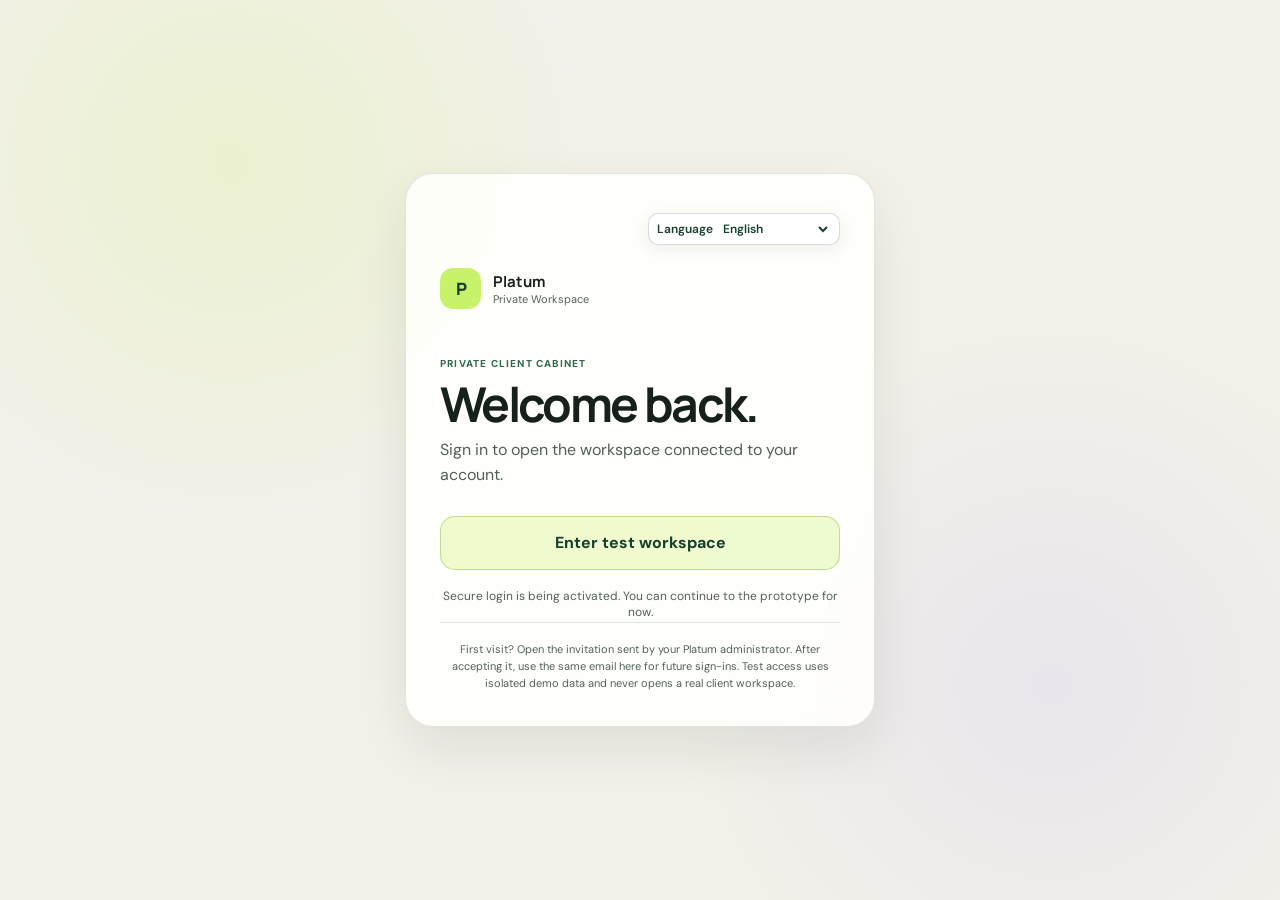
==== commit a7889faf: "Add Ukrainian language across the Platum web platform" ====
--- a/client-space.html
+++ b/client-space.html
@@ -19,46 +19,58 @@
   <link rel="stylesheet" href="client-space.css">
   <link rel="stylesheet" href="agency-os.css">
   <link rel="stylesheet" href="workspace-app.css">
+  <link rel="stylesheet" href="workspace-calendar.css">
+  <link rel="stylesheet" href="workspace-learning.css">
+  <link rel="stylesheet" href="workspace-progress.css">
 </head>
 <body class="auth-loading">
+  <div class="locale-mount"><label class="locale-switcher">
+    <span data-i18n-key="Language">Language</span>
+    <select data-language-selector aria-label="Language" data-i18n-aria-label="Language">
+      <option value="en">English</option>
+      <option value="uk">Українська</option>
+    </select>
+  </label></div>
+
   <div class="ambient ambient--one" aria-hidden="true"></div>
   <div class="ambient ambient--two" aria-hidden="true"></div>
 
   <section class="auth-gate" id="auth-gate" aria-labelledby="auth-title">
     <div class="auth-card">
+  <div class="locale-mount"><label class="locale-switcher">
+    <span data-i18n-key="Language">Language</span>
+    <select data-language-selector aria-label="Language" data-i18n-aria-label="Language">
+      <option value="en">English</option>
+      <option value="uk">Українська</option>
+    </select>
+  </label></div>
       <div class="auth-card__top">
-      <a class="auth-brand" href="index.html" aria-label="Platum home">
-        <span class="brand-mark" data-cabinet-brand-mark>P</span>
-        <span><strong data-cabinet-brand-name>Platum</strong><small>Private Workspace</small></span>
+      <a class="auth-brand" href="index.html" aria-label="Platum home" data-i18n-aria-label="Platum home">
+        <span class="brand-mark" data-cabinet-brand-mark><span data-i18n-key="P">P</span></span>
+        <span><strong data-cabinet-brand-name><span data-i18n-key="Platum">Platum</span></strong><small><span data-i18n-key="Private Workspace">Private Workspace</span></small></span>
       </a>
       </div>
       <div class="auth-card__copy">
-        <span class="section-kicker">Private client cabinet</span>
-        <h1 id="auth-title">Welcome back.</h1>
-        <p>Sign in to open the workspace connected to your account.</p>
+        <span class="section-kicker"><span data-i18n-key="Private client cabinet">Private client cabinet</span></span>
+        <h1 id="auth-title"><span data-i18n-key="Welcome back.">Welcome back.</span></h1>
+        <p><span data-i18n-key="Sign in to open the workspace connected to your account.">Sign in to open the workspace connected to your account.</span></p>
       </div>
       <div class="auth-options">
         <a class="auth-button auth-button--telegram" id="telegram-login" href="#" target="_blank" rel="noreferrer" hidden>
-          <span class="auth-provider-icon" aria-hidden="true">↗</span>
-          Continue with Telegram
-        </a>
+          <span class="auth-provider-icon" aria-hidden="true">↗</span><span data-i18n-key="Continue with Telegram">Continue with Telegram</span></a>
         <button class="auth-button auth-button--google" id="google-login" type="button" hidden>
-          <span class="google-mark" aria-hidden="true">G</span>
-          Continue with Google
-        </button>
+          <span class="google-mark" aria-hidden="true"><span data-i18n-key="G">G</span></span><span data-i18n-key="Continue with Google">Continue with Google</span></button>
         <form class="auth-email" id="email-login-form" hidden>
-          <label for="email-login">Or continue by email</label>
+          <label for="email-login"><span data-i18n-key="Or continue by email">Or continue by email</span></label>
           <div class="auth-email__row">
-            <input id="email-login" name="email" type="email" autocomplete="email" placeholder="you@example.com" required>
-            <button type="submit">Send secure link</button>
+            <input id="email-login" name="email" type="email" autocomplete="email" placeholder="you@example.com" data-i18n-placeholder="you@example.com" required>
+            <button type="submit"><span data-i18n-key="Send secure link">Send secure link</span></button>
           </div>
         </form>
-        <button class="auth-button auth-button--preview" id="preview-login" type="button" hidden>
-          Enter test workspace
-        </button>
-      </div>
-      <p class="auth-status" id="auth-status" role="status" aria-live="polite">Checking your session…</p>
-      <p class="auth-note">First visit? Open the invitation sent by your Platum administrator. After accepting it, use the same email here for future sign-ins. Test access uses isolated demo data and never opens a real client workspace. <a id="support-link" href="#" target="_blank" rel="noreferrer" hidden>Contact the team</a></p>
+        <button class="auth-button auth-button--preview" id="preview-login" type="button" hidden><span data-i18n-key="Enter test workspace">Enter test workspace</span></button>
+      </div>
+      <p class="auth-status" id="auth-status" role="status" aria-live="polite"><span data-i18n-key="Checking your session…">Checking your session…</span></p>
+      <p class="auth-note"><span data-i18n-key="First visit? Open the invitation sent by your Platum administrator. After accepting it, use the same email here for future sign-ins. Test access uses isolated demo data and never opens a real client workspace.">First visit? Open the invitation sent by your Platum administrator. After accepting it, use the same email here for future sign-ins. Test access uses isolated demo data and never opens a real client workspace.</span><a id="support-link" href="#" target="_blank" rel="noreferrer" hidden><span data-i18n-key="Contact the team">Contact the team</span></a></p>
     </div>
   </section>
 
@@ -66,96 +78,96 @@
   <div class="portal-shell">
     <aside class="sidebar" id="sidebar">
       <div class="brand-lockup">
-        <a class="brand-mark" href="client-space.html" aria-label="Platum home" data-cabinet-brand-mark>P</a>
+        <a class="brand-mark" href="client-space.html" aria-label="Platum home" data-i18n-aria-label="Platum home" data-cabinet-brand-mark><span data-i18n-key="P">P</span></a>
         <div>
-          <strong data-cabinet-brand-name>Platum</strong>
-          <span>Private Workspace</span>
+          <strong data-cabinet-brand-name><span data-i18n-key="Platum">Platum</span></strong>
+          <span><span data-i18n-key="Private Workspace">Private Workspace</span></span>
         </div>
       </div>
 
-      <div class="client-switcher" aria-label="Current client">
-        <div class="client-avatar" data-client-initials>PM</div>
+      <div class="client-switcher" aria-label="Current client" data-i18n-aria-label="Current client">
+        <div class="client-avatar" data-client-initials><span data-i18n-key="PM">PM</span></div>
         <div class="client-switcher__copy">
-          <span>Current workspace</span>
-          <strong data-client-name>Client Workspace</strong>
+          <span><span data-i18n-key="Current workspace">Current workspace</span></span>
+          <strong data-client-name><span data-i18n-key="Client Workspace">Client Workspace</span></strong>
         </div>
-        <span class="private-dot" title="Private workspace"></span>
-      </div>
-
-      <nav class="portal-nav" aria-label="Client workspace">
+        <span class="private-dot" title="Private workspace" data-i18n-title="Private workspace"></span>
+      </div>
+
+      <nav class="portal-nav" aria-label="Client workspace" data-i18n-aria-label="Client workspace">
         <button class="nav-item nav-item--admin" id="admin-nav" type="button" data-view-target="admin" hidden>
-          <span class="nav-symbol">A</span>
-          <span>Admin home</span>
+          <span class="nav-symbol"><span data-i18n-key="A">A</span></span>
+          <span><span data-i18n-key="Admin home">Admin home</span></span>
         </button>
         <button class="nav-item is-active" type="button" data-view-target="overview" aria-current="page">
           <span class="nav-symbol">01</span>
-          <span>Overview</span>
+          <span><span data-i18n-key="Overview">Overview</span></span>
         </button>
         <button class="nav-item" type="button" data-view-target="strategy">
           <span class="nav-symbol">02</span>
-          <span>Strategy</span>
+          <span><span data-i18n-key="Strategy">Strategy</span></span>
         </button>
         <button class="nav-item" type="button" data-view-target="progress">
           <span class="nav-symbol">03</span>
-          <span>Progress</span>
+          <span><span data-i18n-key="Progress">Progress</span></span>
         </button>
         <button class="nav-item" type="button" data-view-target="tasks">
           <span class="nav-symbol">04</span>
-          <span>My tasks</span>
+          <span><span data-i18n-key="My tasks">My tasks</span></span>
           <span class="nav-count" id="sidebar-task-count">0</span>
         </button>
         <button class="nav-item" type="button" data-view-target="materials">
           <span class="nav-symbol">05</span>
-          <span>Materials</span>
+          <span><span data-i18n-key="Materials">Materials</span></span>
         </button>
         <button class="nav-item" type="button" data-view-target="knowledge">
           <span class="nav-symbol">06</span>
-          <span>Knowledge</span>
+          <span><span data-i18n-key="Knowledge">Knowledge</span></span>
         </button>
         <button class="nav-item" type="button" data-view-target="questions">
           <span class="nav-symbol">07</span>
-          <span>Questions</span>
+          <span><span data-i18n-key="Questions">Questions</span></span>
         </button>
         <button class="nav-item" type="button" data-view-target="forms">
           <span class="nav-symbol">08</span>
-          <span>Forms</span>
+          <span><span data-i18n-key="Forms">Forms</span></span>
         </button>
       </nav>
 
       <div class="sidebar-support">
-        <span>Need help?</span>
-        <p>Your project team is one message away.</p>
-        <button type="button" class="text-button" data-view-link="questions">Ask the team <span>→</span></button>
+        <span><span data-i18n-key="Need help?">Need help?</span></span>
+        <p><span data-i18n-key="Your project team is one message away.">Your project team is one message away.</span></p>
+        <button type="button" class="text-button" data-view-link="questions"><span data-i18n-key="Ask the team">Ask the team</span><span>→</span></button>
       </div>
 
       <div class="sidebar-user">
-        <div class="user-avatar">C</div>
+        <div class="user-avatar"><span data-i18n-key="C">C</span></div>
         <div>
-          <strong data-client-contact>Client</strong>
-          <span id="sidebar-access-role">Client access</span>
+          <strong data-client-contact><span data-i18n-key="Client">Client</span></strong>
+          <span id="sidebar-access-role"><span data-i18n-key="Client access">Client access</span></span>
         </div>
-        <span class="access-badge">Link</span>
+        <span class="access-badge"><span data-i18n-key="Link">Link</span></span>
       </div>
     </aside>
 
     <main class="portal-main">
       <header class="topbar">
-        <button class="mobile-menu" id="mobile-menu" type="button" aria-label="Open navigation" aria-expanded="false">
+        <button class="mobile-menu" id="mobile-menu" type="button" aria-label="Open navigation" data-i18n-aria-label="Open navigation" aria-expanded="false">
           <span></span>
           <span></span>
         </button>
         <div class="topbar__context">
-          <span class="eyebrow">Client workspace</span>
-          <strong id="current-view-label">Overview</strong>
+          <span class="eyebrow"><span data-i18n-key="Client workspace">Client workspace</span></span>
+          <strong id="current-view-label"><span data-i18n-key="Overview">Overview</span></strong>
         </div>
         <div class="topbar__actions">
-          <button class="admin-home-button" id="admin-home-button" type="button" hidden>Admin home</button>
-          <span class="sync-note" id="sync-note" data-no-translate><i></i> Checking sync…</span>
-          <button class="avatar-button" id="account-button" type="button" title="Account" aria-haspopup="true" aria-expanded="false">C</button>
+          <button class="admin-home-button" id="admin-home-button" type="button" hidden><span data-i18n-key="Admin home">Admin home</span></button>
+          <span class="sync-note" id="sync-note" data-no-translate><i></i><span data-i18n-key="Checking sync…">Checking sync…</span></span>
+          <button class="avatar-button" id="account-button" type="button" title="Account" data-i18n-title="Account" aria-haspopup="true" aria-expanded="false"><span data-i18n-key="C">C</span></button>
           <div class="account-menu" id="account-menu" hidden>
-            <strong id="account-name">Client</strong>
-            <span id="account-provider">Secure access</span>
-            <button id="logout-button" type="button">Sign out</button>
+            <strong id="account-name"><span data-i18n-key="Client">Client</span></strong>
+            <span id="account-provider"><span data-i18n-key="Secure access">Secure access</span></span>
+            <button id="logout-button" type="button"><span data-i18n-key="Sign out">Sign out</span></button>
           </div>
         </div>
       </header>
@@ -164,43 +176,43 @@
         <section class="portal-view" data-view="admin" aria-labelledby="admin-title">
           <div class="agency-os-hero">
             <div>
-              <span class="section-kicker">Internal operating system</span>
-              <h1 id="admin-title">Run every client through one clear system.</h1>
-              <p>Manage workspace tasks, client requests, responses, decisions, deliverables, and the activity that keeps every project understandable.</p>
-            </div>
-            <div class="agency-os-hero__status" aria-label="Operating system status">
-              <span>Workspace operations</span>
-              <strong>Shared operations</strong>
-              <small>Membership-scoped records protected by workspace authorization</small>
+              <span class="section-kicker"><span data-i18n-key="Internal operating system">Internal operating system</span></span>
+              <h1 id="admin-title"><span data-i18n-key="Run every client through one clear system.">Run every client through one clear system.</span></h1>
+              <p><span data-i18n-key="Manage workspace tasks, client requests, responses, decisions, deliverables, and the activity that keeps every project understandable.">Manage workspace tasks, client requests, responses, decisions, deliverables, and the activity that keeps every project understandable.</span></p>
+            </div>
+            <div class="agency-os-hero__status" aria-label="Operating system status" data-i18n-aria-label="Operating system status">
+              <span><span data-i18n-key="Workspace operations">Workspace operations</span></span>
+              <strong><span data-i18n-key="Shared operations">Shared operations</span></strong>
+              <small><span data-i18n-key="Membership-scoped records protected by workspace authorization">Membership-scoped records protected by workspace authorization</span></small>
             </div>
           </div>
 
           <div class="agency-os-controls">
-            <nav class="agency-os-tabs" aria-label="Agency operating system sections">
-              <button class="is-active" type="button" data-os-tab="command" aria-pressed="true">Command center</button>
-              <button type="button" data-os-tab="workspaces" aria-pressed="false">Workspaces</button>
-              <button type="button" data-os-tab="pipelines" aria-pressed="false">Pipelines</button>
-              <button type="button" data-os-tab="skills" aria-pressed="false">Skills</button>
-              <button type="button" data-os-tab="tasks" aria-pressed="false">Work queue</button>
-              <button type="button" data-os-tab="requests" aria-pressed="false">Client requests</button>
-              <button type="button" data-os-tab="artifacts" aria-pressed="false">Artifacts</button>
-              <button type="button" data-os-tab="decisions" aria-pressed="false">Decisions</button>
-              <button type="button" data-os-tab="agents" aria-pressed="false">AI queue</button>
+            <nav class="agency-os-tabs" aria-label="Agency operating system sections" data-i18n-aria-label="Agency operating system sections">
+              <button class="is-active" type="button" data-os-tab="command" aria-pressed="true"><span data-i18n-key="Command center">Command center</span></button>
+              <button type="button" data-os-tab="workspaces" aria-pressed="false"><span data-i18n-key="Workspaces">Workspaces</span></button>
+              <button type="button" data-os-tab="pipelines" aria-pressed="false"><span data-i18n-key="Pipelines">Pipelines</span></button>
+              <button type="button" data-os-tab="skills" aria-pressed="false"><span data-i18n-key="Skills">Skills</span></button>
+              <button type="button" data-os-tab="tasks" aria-pressed="false"><span data-i18n-key="Work queue">Work queue</span></button>
+              <button type="button" data-os-tab="requests" aria-pressed="false"><span data-i18n-key="Client requests">Client requests</span></button>
+              <button type="button" data-os-tab="artifacts" aria-pressed="false"><span data-i18n-key="Artifacts">Artifacts</span></button>
+              <button type="button" data-os-tab="decisions" aria-pressed="false"><span data-i18n-key="Decisions">Decisions</span></button>
+              <button type="button" data-os-tab="agents" aria-pressed="false"><span data-i18n-key="AI queue">AI queue</span></button>
             </nav>
             <div class="agency-os-actions">
               <label class="agency-os-workspace-filter" for="agency-os-workspace">
-                <span>Workspace</span>
+                <span><span data-i18n-key="Workspace">Workspace</span></span>
                 <select id="agency-os-workspace" data-os-workspace-filter>
-                  <option value="all">All workspaces</option>
-                  <option value="agency">Internal operations</option>
+                  <option value="all" data-i18n-key="All workspaces">All workspaces</option>
+                  <option value="agency" data-i18n-key="Internal operations">Internal operations</option>
                 </select>
               </label>
-              <button class="primary-button" type="button" data-os-new-task>New task <span>+</span></button>
+              <button class="primary-button" type="button" data-os-new-task><span data-i18n-key="New task">New task</span><span>+</span></button>
             </div>
           </div>
 
           <div class="agency-os-root" id="agency-os-root" aria-live="polite">
-            <div class="agency-os-loading">Preparing the operating system…</div>
+            <div class="agency-os-loading"><span data-i18n-key="Preparing the operating system…">Preparing the operating system…</span></div>
           </div>
 
           <div class="admin-cabinet-grid" id="admin-cabinet-grid" hidden></div>
@@ -210,14 +222,13 @@
         <section class="portal-view is-active" data-view="overview" aria-labelledby="overview-title">
           <div class="welcome-panel">
             <div class="welcome-copy">
-              <span class="section-kicker">Your project, in one place</span>
-              <h1 id="overview-title"><span id="greeting">Good day</span>, <span data-client-contact>Client</span>.</h1>
-              <p>See what is moving, what needs your attention, and what the team has prepared for you.</p>
+              <span class="section-kicker"><span data-i18n-key="Your project, in one place">Your project, in one place</span></span>
+              <h1 id="overview-title"><span id="greeting"><span data-i18n-key="Good day">Good day</span></span>, <span data-client-contact><span data-i18n-key="Client">Client</span></span>.</h1>
+              <p><span data-i18n-key="See what is moving, what needs your attention, and what the team has prepared for you.">See what is moving, what needs your attention, and what the team has prepared for you.</span></p>
               <div class="welcome-actions">
-                <button class="primary-button" type="button" data-view-link="tasks">
-                  Continue your tasks <span>→</span>
+                <button class="primary-button" type="button" data-view-link="tasks"><span data-i18n-key="Continue your tasks">Continue your tasks</span><span>→</span>
                 </button>
-                <button class="secondary-button" type="button" data-view-link="progress">View project plan</button>
+                <button class="secondary-button" type="button" data-view-link="progress"><span data-i18n-key="View project plan">View project plan</span></button>
               </div>
             </div>
             <div class="project-pulse">
@@ -227,33 +238,33 @@
                 <span></span>
               </div>
               <div class="pulse-copy">
-                <span>Project pulse</span>
+                <span><span data-i18n-key="Project pulse">Project pulse</span></span>
                 <strong id="project-progress-value">0%</strong>
-                <small>Strategy in progress</small>
-              </div>
-            </div>
-          </div>
-
-          <div class="metrics-grid" aria-label="Project summary">
+                <small><span data-i18n-key="Strategy in progress">Strategy in progress</span></small>
+              </div>
+            </div>
+          </div>
+
+          <div class="metrics-grid" aria-label="Project summary" data-i18n-aria-label="Project summary">
             <article class="metric-card metric-card--accent">
-              <span>Current phase</span>
-              <strong data-current-phase>Getting started</strong>
-              <small><i></i> Active now</small>
+              <span><span data-i18n-key="Current phase">Current phase</span></span>
+              <strong data-current-phase><span data-i18n-key="Getting started">Getting started</span></strong>
+              <small><i></i><span data-i18n-key="Active now">Active now</span></small>
             </article>
             <article class="metric-card">
-              <span>Your open tasks</span>
+              <span><span data-i18n-key="Your open tasks">Your open tasks</span></span>
               <strong id="overview-open-tasks">0</strong>
-              <small>Small steps keep momentum</small>
+              <small><span data-i18n-key="Small steps keep momentum">Small steps keep momentum</span></small>
             </article>
             <article class="metric-card">
-              <span>Shared materials</span>
+              <span><span data-i18n-key="Shared materials">Shared materials</span></span>
               <strong id="overview-material-count">0</strong>
-              <small>Files, links and references</small>
+              <small><span data-i18n-key="Files, links and references">Files, links and references</span></small>
             </article>
             <article class="metric-card">
-              <span>Next check-in</span>
-              <strong data-next-checkin>To be scheduled</strong>
-              <small>We will confirm it together</small>
+              <span><span data-i18n-key="Next check-in">Next check-in</span></span>
+              <strong data-next-checkin><span data-i18n-key="To be scheduled">To be scheduled</span></strong>
+              <small><span data-i18n-key="We will confirm it together">We will confirm it together</span></small>
             </article>
           </div>
 
@@ -261,10 +272,10 @@
             <article class="panel focus-panel">
               <div class="panel-heading">
                 <div>
-                  <span class="section-kicker">Focus now</span>
-                  <h2>Your next best actions</h2>
-                </div>
-                <button class="text-button" type="button" data-view-link="tasks">All tasks <span>→</span></button>
+                  <span class="section-kicker"><span data-i18n-key="Focus now">Focus now</span></span>
+                  <h2><span data-i18n-key="Your next best actions">Your next best actions</span></h2>
+                </div>
+                <button class="text-button" type="button" data-view-link="tasks"><span data-i18n-key="All tasks">All tasks</span><span>→</span></button>
               </div>
               <div id="overview-task-list" class="compact-task-list"></div>
             </article>
@@ -272,27 +283,25 @@
             <article class="panel update-panel">
               <div class="panel-heading">
                 <div>
-                  <span class="section-kicker">From the team</span>
-                  <h2>Latest update</h2>
-                </div>
-                <span class="new-badge">New</span>
+                  <span class="section-kicker"><span data-i18n-key="From the team">From the team</span></span>
+                  <h2><span data-i18n-key="Latest update">Latest update</span></h2>
+                </div>
+                <span class="new-badge"><span data-i18n-key="New">New</span></span>
               </div>
               <div class="update-copy">
-                <span class="update-date" data-latest-update-date>26 July 2026</span>
-                <h3 data-latest-update-title>We are organizing the strategy foundation</h3>
-                <p data-latest-update-copy>Your intake structure is ready. The next step is collecting the strongest proof, story, and content inputs before we shape the positioning.</p>
-              </div>
-              <button class="secondary-button secondary-button--full" type="button" data-view-link="progress">
-                Read all project updates
-              </button>
+                <span class="update-date" data-latest-update-date><span data-i18n-key="26 July 2026">26 July 2026</span></span>
+                <h3 data-latest-update-title><span data-i18n-key="We are organizing the strategy foundation">We are organizing the strategy foundation</span></h3>
+                <p data-latest-update-copy><span data-i18n-key="Your intake structure is ready. The next step is collecting the strongest proof, story, and content inputs before we shape the positioning.">Your intake structure is ready. The next step is collecting the strongest proof, story, and content inputs before we shape the positioning.</span></p>
+              </div>
+              <button class="secondary-button secondary-button--full" type="button" data-view-link="progress"><span data-i18n-key="Read all project updates">Read all project updates</span></button>
             </article>
           </div>
 
           <article class="panel knowledge-strip">
             <div class="knowledge-strip__intro">
-              <span class="section-kicker">Recommended for you</span>
-              <h2>Learn while we build</h2>
-              <p>Short, practical materials connected to the work happening in your project.</p>
+              <span class="section-kicker"><span data-i18n-key="Recommended for you">Recommended for you</span></span>
+              <h2><span data-i18n-key="Learn while we build">Learn while we build</span></h2>
+              <p><span data-i18n-key="Short, practical materials connected to the work happening in your project.">Short, practical materials connected to the work happening in your project.</span></p>
             </div>
             <div id="overview-knowledge-list" class="knowledge-strip__items"></div>
           </article>
@@ -301,20 +310,20 @@
         <section class="portal-view" data-view="strategy" aria-labelledby="strategy-title">
           <div class="page-heading strategy-page-heading">
             <div>
-              <span class="section-kicker">Your working strategy</span>
-              <h1 id="strategy-title">Turn project knowledge into clear decisions.</h1>
-              <p>This page connects what we know about your project with the marketing system we are building. Facts, hypotheses, and missing inputs stay visibly separate.</p>
-            </div>
-            <button class="secondary-button" type="button" data-view-link="forms">Validate the inputs</button>
+              <span class="section-kicker"><span data-i18n-key="Your working strategy">Your working strategy</span></span>
+              <h1 id="strategy-title"><span data-i18n-key="Turn project knowledge into clear decisions.">Turn project knowledge into clear decisions.</span></h1>
+              <p><span data-i18n-key="This page connects what we know about your project with the marketing system we are building. Facts, hypotheses, and missing inputs stay visibly separate.">This page connects what we know about your project with the marketing system we are building. Facts, hypotheses, and missing inputs stay visibly separate.</span></p>
+            </div>
+            <button class="secondary-button" type="button" data-view-link="forms"><span data-i18n-key="Validate the inputs">Validate the inputs</span></button>
           </div>
 
           <article class="panel strategy-empty-state" id="strategy-empty-state" hidden>
             <span class="future-panel__index">01</span>
             <div>
-              <span class="section-kicker">Your strategy space is ready</span>
-              <h2>Your strategy will appear here after the first project brief.</h2>
-              <p>We will turn your information, source files, research, and decisions into the same working system—without mixing it with another client’s project.</p>
-              <button class="secondary-button" type="button" data-view-link="forms">Start with the project brief</button>
+              <span class="section-kicker"><span data-i18n-key="Your strategy space is ready">Your strategy space is ready</span></span>
+              <h2><span data-i18n-key="Your strategy will appear here after the first project brief.">Your strategy will appear here after the first project brief.</span></h2>
+              <p><span data-i18n-key="We will turn your information, source files, research, and decisions into the same working system—without mixing it with another client’s project.">We will turn your information, source files, research, and decisions into the same working system—without mixing it with another client’s project.</span></p>
+              <button class="secondary-button" type="button" data-view-link="forms"><span data-i18n-key="Start with the project brief">Start with the project brief</span></button>
             </div>
           </article>
 
@@ -322,33 +331,33 @@
           <div class="strategy-source-bar">
             <div>
               <span class="strategy-live-dot"></span>
-              <strong id="strategy-version">Working strategy</strong>
-            </div>
-            <span id="strategy-source">Source details</span>
+              <strong id="strategy-version"><span data-i18n-key="Working strategy">Working strategy</span></strong>
+            </div>
+            <span id="strategy-source"><span data-i18n-key="Source details">Source details</span></span>
           </div>
 
           <article class="strategy-hero panel">
             <div class="strategy-hero__copy">
-              <span class="section-kicker">Strategic direction</span>
-              <h2 id="strategy-positioning">Positioning direction</h2>
-              <p id="strategy-direction">Direction summary</p>
+              <span class="section-kicker"><span data-i18n-key="Strategic direction">Strategic direction</span></span>
+              <h2 id="strategy-positioning"><span data-i18n-key="Positioning direction">Positioning direction</span></h2>
+              <p id="strategy-direction"><span data-i18n-key="Direction summary">Direction summary</span></p>
             </div>
             <div class="north-star-card">
-              <span>North-star outcome</span>
-              <strong id="strategy-north-star">Validated project outcome</strong>
-              <small>The result that connects project activity to an agreed goal.</small>
+              <span><span data-i18n-key="North-star outcome">North-star outcome</span></span>
+              <strong id="strategy-north-star"><span data-i18n-key="Validated project outcome">Validated project outcome</span></strong>
+              <small><span data-i18n-key="The result that connects project activity to an agreed goal.">The result that connects project activity to an agreed goal.</span></small>
             </div>
           </article>
 
-          <div id="strategy-evidence-grid" class="strategy-evidence-grid" aria-label="Current project evidence"></div>
+          <div id="strategy-evidence-grid" class="strategy-evidence-grid" aria-label="Current project evidence" data-i18n-aria-label="Current project evidence"></div>
 
           <section class="strategy-section">
             <div class="strategy-section__heading">
               <div>
-                <span class="section-kicker">Brand compass</span>
-                <h2>Define a recognizable direction with clear boundaries.</h2>
-              </div>
-              <p>The useful ideas from the positioning board are translated into roles and boundaries that can guide content, visuals, and decisions.</p>
+                <span class="section-kicker"><span data-i18n-key="Brand compass">Brand compass</span></span>
+                <h2><span data-i18n-key="Define a recognizable direction with clear boundaries.">Define a recognizable direction with clear boundaries.</span></h2>
+              </div>
+              <p><span data-i18n-key="The useful ideas from the positioning board are translated into roles and boundaries that can guide content, visuals, and decisions.">The useful ideas from the positioning board are translated into roles and boundaries that can guide content, visuals, and decisions.</span></p>
             </div>
             <div id="strategy-brand-compass" class="strategy-brand-compass"></div>
           </section>
@@ -357,10 +366,10 @@
             <div>
               <div class="strategy-section__heading strategy-section__heading--stacked">
                 <div>
-                  <span class="section-kicker">Connected audiences</span>
-                  <h2>Separate the people affected from the people deciding.</h2>
-                </div>
-                <p>Different audiences may need different context, evidence, and next steps. The authenticated strategy records the distinctions that matter for this project.</p>
+                  <span class="section-kicker"><span data-i18n-key="Connected audiences">Connected audiences</span></span>
+                  <h2><span data-i18n-key="Separate the people affected from the people deciding.">Separate the people affected from the people deciding.</span></h2>
+                </div>
+                <p><span data-i18n-key="Different audiences may need different context, evidence, and next steps. The authenticated strategy records the distinctions that matter for this project.">Different audiences may need different context, evidence, and next steps. The authenticated strategy records the distinctions that matter for this project.</span></p>
               </div>
               <div id="strategy-audiences" class="strategy-audiences"></div>
             </div>
@@ -368,8 +377,8 @@
             <aside class="panel strategy-guardrails-panel">
               <div class="panel-heading">
                 <div>
-                  <span class="section-kicker">Expression guardrails</span>
-                  <h2>What belongs in the brand</h2>
+                  <span class="section-kicker"><span data-i18n-key="Expression guardrails">Expression guardrails</span></span>
+                  <h2><span data-i18n-key="What belongs in the brand">What belongs in the brand</span></h2>
                 </div>
               </div>
               <div id="strategy-guardrails" class="strategy-guardrails"></div>
@@ -379,10 +388,10 @@
           <section class="strategy-section">
             <div class="strategy-section__heading">
               <div>
-                <span class="section-kicker">Confidence map</span>
-                <h2>What is known—and what still needs validation</h2>
-              </div>
-              <p>We never present an assumption as a client fact. This keeps the strategy useful while discovery is still in progress.</p>
+                <span class="section-kicker"><span data-i18n-key="Confidence map">Confidence map</span></span>
+                <h2><span data-i18n-key="What is known—and what still needs validation">What is known—and what still needs validation</span></h2>
+              </div>
+              <p><span data-i18n-key="We never present an assumption as a client fact. This keeps the strategy useful while discovery is still in progress.">We never present an assumption as a client fact. This keeps the strategy useful while discovery is still in progress.</span></p>
             </div>
             <div id="strategy-truth-grid" class="strategy-truth-grid"></div>
           </section>
@@ -390,10 +399,10 @@
           <section class="strategy-section">
             <div class="strategy-section__heading">
               <div>
-                <span class="section-kicker">Customer journey</span>
-                <h2>The project journey we are building</h2>
-              </div>
-              <p>Every touchpoint needs a role. Attention should lead toward an agreed project outcome—not activity without purpose.</p>
+                <span class="section-kicker"><span data-i18n-key="Customer journey">Customer journey</span></span>
+                <h2><span data-i18n-key="The project journey we are building">The project journey we are building</span></h2>
+              </div>
+              <p><span data-i18n-key="Every touchpoint needs a role. Attention should lead toward an agreed project outcome—not activity without purpose.">Every touchpoint needs a role. Attention should lead toward an agreed project outcome—not activity without purpose.</span></p>
             </div>
             <div class="strategy-funnel panel" id="strategy-funnel"></div>
           </section>
@@ -402,10 +411,10 @@
             <div>
               <div class="strategy-section__heading strategy-section__heading--stacked">
                 <div>
-                  <span class="section-kicker">Content architecture</span>
-                  <h2>Repeatable communication themes</h2>
-                </div>
-                <p>Each pillar has a job in the funnel, so content is easier to plan and evaluate.</p>
+                  <span class="section-kicker"><span data-i18n-key="Content architecture">Content architecture</span></span>
+                  <h2><span data-i18n-key="Repeatable communication themes">Repeatable communication themes</span></h2>
+                </div>
+                <p><span data-i18n-key="Each pillar has a job in the funnel, so content is easier to plan and evaluate.">Each pillar has a job in the funnel, so content is easier to plan and evaluate.</span></p>
               </div>
               <div id="strategy-content-pillars" class="strategy-content-pillars"></div>
             </div>
@@ -413,8 +422,8 @@
             <aside class="panel strategy-gates-panel">
               <div class="panel-heading">
                 <div>
-                  <span class="section-kicker">Decision gates</span>
-                  <h2>What happens next</h2>
+                  <span class="section-kicker"><span data-i18n-key="Decision gates">Decision gates</span></span>
+                  <h2><span data-i18n-key="What happens next">What happens next</span></h2>
                 </div>
               </div>
               <div id="strategy-decision-gates" class="strategy-decision-gates"></div>
@@ -422,11 +431,11 @@
           </section>
 
           <article class="strategy-method-note">
-            <span class="future-panel__index">How</span>
-            <div>
-              <span class="section-kicker">Reusable for every client</span>
-              <h2>Brief → evidence → hypotheses → decisions → tasks → measurement</h2>
-              <p>This area presents authenticated project direction once secure workspace records are connected. Client-specific content is never compiled into the public interface.</p>
+            <span class="future-panel__index"><span data-i18n-key="How">How</span></span>
+            <div>
+              <span class="section-kicker"><span data-i18n-key="Reusable for every client">Reusable for every client</span></span>
+              <h2><span data-i18n-key="Brief → evidence → hypotheses → decisions → tasks → measurement">Brief → evidence → hypotheses → decisions → tasks → measurement</span></h2>
+              <p><span data-i18n-key="This area presents authenticated project direction once secure workspace records are connected. Client-specific content is never compiled into the public interface.">This area presents authenticated project direction once secure workspace records are connected. Client-specific content is never compiled into the public interface.</span></p>
             </div>
           </article>
           </div>
@@ -435,12 +444,12 @@
         <section class="portal-view" data-view="progress" aria-labelledby="progress-title">
           <div class="page-heading">
             <div>
-              <span class="section-kicker">Project roadmap</span>
-              <h1 id="progress-title">Follow the work, without chasing updates.</h1>
-              <p>Every phase has a clear purpose, visible status, and the next decision we need to make together.</p>
+              <span class="section-kicker"><span data-i18n-key="Project roadmap">Project roadmap</span></span>
+              <h1 id="progress-title"><span data-i18n-key="Follow the work, without chasing updates.">Follow the work, without chasing updates.</span></h1>
+              <p><span data-i18n-key="Every phase has a clear purpose, visible status, and the next decision we need to make together.">Every phase has a clear purpose, visible status, and the next decision we need to make together.</span></p>
             </div>
             <div class="heading-status">
-              <span>Overall progress</span>
+              <span><span data-i18n-key="Overall progress">Overall progress</span></span>
               <strong id="roadmap-progress-value">0%</strong>
             </div>
           </div>
@@ -450,8 +459,8 @@
             <aside class="panel activity-panel">
               <div class="panel-heading">
                 <div>
-                  <span class="section-kicker">Activity</span>
-                  <h2>Project updates</h2>
+                  <span class="section-kicker"><span data-i18n-key="Activity">Activity</span></span>
+                  <h2><span data-i18n-key="Project updates">Project updates</span></h2>
                 </div>
               </div>
               <div id="activity-timeline" class="activity-timeline"></div>
@@ -462,23 +471,23 @@
         <section class="portal-view" data-view="tasks" aria-labelledby="tasks-title">
           <div class="page-heading">
             <div>
-              <span class="section-kicker">Your action list</span>
-              <h1 id="tasks-title">Clear tasks. Visible momentum.</h1>
-              <p>Complete the inputs that help us move your project forward. Your checks are saved to your workspace and synced when available.</p>
+              <span class="section-kicker"><span data-i18n-key="Your action list">Your action list</span></span>
+              <h1 id="tasks-title"><span data-i18n-key="Clear tasks. Visible momentum.">Clear tasks. Visible momentum.</span></h1>
+              <p><span data-i18n-key="Complete the inputs that help us move your project forward. Your checks are saved to your workspace and synced when available.">Complete the inputs that help us move your project forward. Your checks are saved to your workspace and synced when available.</span></p>
             </div>
             <div class="heading-status">
-              <span>Completed</span>
+              <span><span data-i18n-key="Completed">Completed</span></span>
               <strong id="task-completion-ratio">0 / 0</strong>
             </div>
           </div>
 
           <div class="task-toolbar">
-            <div class="filter-group" aria-label="Filter tasks">
-              <button class="filter-button is-active" type="button" data-task-filter="all" aria-pressed="true">All</button>
-              <button class="filter-button" type="button" data-task-filter="open" aria-pressed="false">Open</button>
-              <button class="filter-button" type="button" data-task-filter="done" aria-pressed="false">Completed</button>
-            </div>
-            <span class="local-save-note"><i></i> Saved automatically</span>
+            <div class="filter-group" aria-label="Filter tasks" data-i18n-aria-label="Filter tasks">
+              <button class="filter-button is-active" type="button" data-task-filter="all" aria-pressed="true"><span data-i18n-key="All">All</span></button>
+              <button class="filter-button" type="button" data-task-filter="open" aria-pressed="false"><span data-i18n-key="Open">Open</span></button>
+              <button class="filter-button" type="button" data-task-filter="done" aria-pressed="false"><span data-i18n-key="Completed">Completed</span></button>
+            </div>
+            <span class="local-save-note"><i></i><span data-i18n-key="Saved automatically">Saved automatically</span></span>
           </div>
           <div id="full-task-list" class="full-task-list"></div>
         </section>
@@ -486,17 +495,17 @@
         <section class="portal-view" data-view="materials" aria-labelledby="materials-title">
           <div class="page-heading">
             <div>
-              <span class="section-kicker">Shared library</span>
-              <h1 id="materials-title">Everything we are working with.</h1>
-              <p>Strategy documents, references, client inputs, and deliverables will live here as the project grows.</p>
-            </div>
-            <button class="secondary-button" type="button" data-view-link="questions">Request a material</button>
+              <span class="section-kicker"><span data-i18n-key="Shared library">Shared library</span></span>
+              <h1 id="materials-title"><span data-i18n-key="Everything we are working with.">Everything we are working with.</span></h1>
+              <p><span data-i18n-key="Strategy documents, references, client inputs, and deliverables will live here as the project grows.">Strategy documents, references, client inputs, and deliverables will live here as the project grows.</span></p>
+            </div>
+            <button class="secondary-button" type="button" data-view-link="questions"><span data-i18n-key="Request a material">Request a material</span></button>
           </div>
 
           <div class="material-summary">
-            <div><strong id="material-total-count">0</strong><span>Total items</span></div>
-            <div><strong id="material-ready-count">0</strong><span>Ready to view</span></div>
-            <div><strong id="material-waiting-count">0</strong><span>Waiting for input</span></div>
+            <div><strong id="material-total-count">0</strong><span><span data-i18n-key="Total items">Total items</span></span></div>
+            <div><strong id="material-ready-count">0</strong><span><span data-i18n-key="Ready to view">Ready to view</span></span></div>
+            <div><strong id="material-waiting-count">0</strong><span><span data-i18n-key="Waiting for input">Waiting for input</span></span></div>
           </div>
           <div id="material-grid" class="material-grid"></div>
         </section>
@@ -504,21 +513,21 @@
         <section class="portal-view" data-view="knowledge" aria-labelledby="knowledge-title">
           <div class="page-heading">
             <div>
-              <span class="section-kicker">Knowledge base</span>
-              <h1 id="knowledge-title">Understand the strategy behind the work.</h1>
-              <p>Useful, focused explanations—not a generic course. Start with what is relevant to your project now.</p>
+              <span class="section-kicker"><span data-i18n-key="Knowledge base">Knowledge base</span></span>
+              <h1 id="knowledge-title"><span data-i18n-key="Understand the strategy behind the work.">Understand the strategy behind the work.</span></h1>
+              <p><span data-i18n-key="Useful, focused explanations—not a generic course. Start with what is relevant to your project now.">Useful, focused explanations—not a generic course. Start with what is relevant to your project now.</span></p>
             </div>
           </div>
 
           <div class="featured-learning panel">
             <div>
-              <span class="section-kicker">Start here · 6 min</span>
-              <h2>From attention to booking: your simple marketing system</h2>
-              <p>See how positioning, proof, content, and calls to action connect into one client journey.</p>
-              <button class="primary-button" type="button" data-article-open="marketing-system">Open guide <span>→</span></button>
+              <span class="section-kicker"><span data-i18n-key="Start here · 6 min">Start here · 6 min</span></span>
+              <h2><span data-i18n-key="From attention to booking: your simple marketing system">From attention to booking: your simple marketing system</span></h2>
+              <p><span data-i18n-key="See how positioning, proof, content, and calls to action connect into one client journey.">See how positioning, proof, content, and calls to action connect into one client journey.</span></p>
+              <button class="primary-button" type="button" data-article-open="marketing-system"><span data-i18n-key="Open guide">Open guide</span><span>→</span></button>
             </div>
             <div class="learning-map" aria-hidden="true">
-              <span>Attention</span><i>→</i><span>Trust</span><i>→</i><span>Action</span>
+              <span><span data-i18n-key="Attention">Attention</span></span><i>→</i><span><span data-i18n-key="Trust">Trust</span></span><i>→</i><span><span data-i18n-key="Action">Action</span></span>
             </div>
           </div>
           <div id="knowledge-grid" class="knowledge-grid"></div>
@@ -527,9 +536,9 @@
         <section class="portal-view" data-view="questions" aria-labelledby="questions-title">
           <div class="page-heading">
             <div>
-              <span class="section-kicker">Communication</span>
-              <h1 id="questions-title">Keep every question connected to the project.</h1>
-              <p>Send a structured question or request. It stays connected to this workspace and appears in Agency OS.</p>
+              <span class="section-kicker"><span data-i18n-key="Communication">Communication</span></span>
+              <h1 id="questions-title"><span data-i18n-key="Keep every question connected to the project.">Keep every question connected to the project.</span></h1>
+              <p><span data-i18n-key="Send a structured question or request. It stays connected to this workspace and appears in Agency OS.">Send a structured question or request. It stays connected to this workspace and appears in Agency OS.</span></p>
             </div>
           </div>
 
@@ -537,37 +546,37 @@
             <form class="panel question-composer" id="question-form">
               <div class="panel-heading">
                 <div>
-                  <span class="section-kicker">New message</span>
-                  <h2>Ask the project team</h2>
-                </div>
-              </div>
-              <label for="question-topic">Topic</label>
+                  <span class="section-kicker"><span data-i18n-key="New message">New message</span></span>
+                  <h2><span data-i18n-key="Ask the project team">Ask the project team</span></h2>
+                </div>
+              </div>
+              <label for="question-topic"><span data-i18n-key="Topic">Topic</span></label>
               <select id="question-topic" name="topic">
-                <option value="Strategy">Strategy</option>
-                <option value="Task">A task</option>
-                <option value="Material">A material or file</option>
-                <option value="Timeline">Timeline or progress</option>
-                <option value="Other">Something else</option>
+                <option value="Strategy" data-i18n-key="Strategy">Strategy</option>
+                <option value="Task" data-i18n-key="A task">A task</option>
+                <option value="Material" data-i18n-key="A material or file">A material or file</option>
+                <option value="Timeline" data-i18n-key="Timeline or progress">Timeline or progress</option>
+                <option value="Other" data-i18n-key="Something else">Something else</option>
               </select>
-              <label for="question-message">Your question or note</label>
+              <label for="question-message"><span data-i18n-key="Your question or note">Your question or note</span></label>
               <textarea
                 id="question-message"
                 name="message"
                 rows="7"
-                placeholder="Write the context, decision, or question you want to discuss..."
+                placeholder="Write the context, decision, or question you want to discuss..." data-i18n-placeholder="Write the context, decision, or question you want to discuss..."
                 required
               ></textarea>
               <div class="composer-footer">
-                <span>Sent securely to the assigned project team.</span>
-                <button class="primary-button" type="submit">Send request</button>
+                <span><span data-i18n-key="Sent securely to the assigned project team.">Sent securely to the assigned project team.</span></span>
+                <button class="primary-button" type="submit"><span data-i18n-key="Send request">Send request</span></button>
               </div>
             </form>
 
             <aside class="panel saved-questions">
               <div class="panel-heading">
                 <div>
-                  <span class="section-kicker">Your workspace</span>
-                  <h2>Project requests</h2>
+                  <span class="section-kicker"><span data-i18n-key="Your workspace">Your workspace</span></span>
+                  <h2><span data-i18n-key="Project requests">Project requests</span></h2>
                 </div>
                 <span class="nav-count" id="saved-question-count">0</span>
               </div>
@@ -579,20 +588,20 @@
         <section class="portal-view" data-view="forms" aria-labelledby="forms-title">
           <div class="page-heading">
             <div>
-              <span class="section-kicker">Project inputs</span>
-              <h1 id="forms-title">Forms that help us make better decisions.</h1>
-              <p>Each client can have different questionnaires here. Completed answers become part of the wider project workspace.</p>
+              <span class="section-kicker"><span data-i18n-key="Project inputs">Project inputs</span></span>
+              <h1 id="forms-title"><span data-i18n-key="Forms that help us make better decisions.">Forms that help us make better decisions.</span></h1>
+              <p><span data-i18n-key="Each client can have different questionnaires here. Completed answers become part of the wider project workspace.">Each client can have different questionnaires here. Completed answers become part of the wider project workspace.</span></p>
             </div>
           </div>
 
           <div id="forms-grid" class="forms-grid"></div>
 
           <article class="future-panel">
-            <span class="future-panel__index">Next</span>
-            <div>
-              <span class="section-kicker">Designed to grow</span>
-              <h2>New forms will appear when your project needs them.</h2>
-              <p>Content reviews, approvals, feedback rounds, launch checklists, and custom research forms can all become part of this space.</p>
+            <span class="future-panel__index"><span data-i18n-key="Next">Next</span></span>
+            <div>
+              <span class="section-kicker"><span data-i18n-key="Designed to grow">Designed to grow</span></span>
+              <h2><span data-i18n-key="New forms will appear when your project needs them.">New forms will appear when your project needs them.</span></h2>
+              <p><span data-i18n-key="Content reviews, approvals, feedback rounds, launch checklists, and custom research forms can all become part of this space.">Content reviews, approvals, feedback rounds, launch checklists, and custom research forms can all become part of this space.</span></p>
             </div>
           </article>
         </section>
@@ -603,16 +612,21 @@
   <div class="mobile-backdrop" id="mobile-backdrop"></div>
 
   <dialog class="article-dialog" id="article-dialog">
-    <button class="dialog-close" id="dialog-close" type="button" aria-label="Close guide">×</button>
+    <button class="dialog-close" id="dialog-close" type="button" aria-label="Close guide" data-i18n-aria-label="Close guide">×</button>
     <div id="article-dialog-content"></div>
   </dialog>
 
   <div class="toast" id="portal-toast" role="status" aria-live="polite"></div>
 
+  <script src="client-space.i18n.js"></script>
   <script src="client-space.config.js"></script>
   <script src="client-space-auth.js"></script>
   <script src="cabinet-data.js"></script>
   <script src="workspace-data.js"></script>
+  <script src="workspace-calendar-domain.js"></script>
+  <script src="workspace-calendar.js"></script>
+  <script src="workspace-learning.js"></script>
+  <script src="workspace-progress.js"></script>
   <script src="workspace-app.js"></script>
   <script src="client-space.js"></script>
   <script src="agency-os.js"></script>
--- a/client-space.css
+++ b/client-space.css
@@ -0,0 +1,3366 @@
+:root {
+  --ink: #17211b;
+  --ink-soft: #526058;
+  --paper: #f3f1e9;
+  --paper-light: #fbfaf5;
+  --panel: rgba(255, 255, 252, 0.82);
+  --line: rgba(23, 33, 27, 0.12);
+  --line-strong: rgba(23, 33, 27, 0.2);
+  --green: #173f2c;
+  --green-light: #2f6a4c;
+  --lime: #c9f26b;
+  --lime-deep: #8caf36;
+  --orange: #f0a861;
+  --lavender: #c8c0f7;
+  --shadow: 0 22px 55px rgba(23, 33, 27, 0.09);
+  --radius-xl: 28px;
+  --radius-lg: 21px;
+  --radius-md: 15px;
+  --sidebar-width: 272px;
+}
+
+* {
+  box-sizing: border-box;
+}
+
+html {
+  scroll-behavior: smooth;
+}
+
+body {
+  margin: 0;
+  min-width: 320px;
+  min-height: 100vh;
+  overflow-x: hidden;
+  color: var(--ink);
+  background:
+    linear-gradient(135deg, rgba(201, 242, 107, 0.11), transparent 31%),
+    var(--paper);
+  font-family: "DM Sans", sans-serif;
+  font-size: 16px;
+}
+
+.auth-loading .portal-shell,
+body:not(.is-authenticated) .portal-shell {
+  visibility: hidden;
+}
+
+.auth-gate {
+  position: fixed;
+  inset: 0;
+  z-index: 100;
+  display: grid;
+  min-height: 100vh;
+  padding: 24px;
+  place-items: center;
+  background:
+    radial-gradient(circle at 18% 18%, rgba(201, 242, 107, 0.2), transparent 28%),
+    radial-gradient(circle at 82% 76%, rgba(200, 192, 247, 0.24), transparent 30%),
+    var(--paper);
+}
+
+.auth-gate[aria-hidden="true"] {
+  display: none;
+}
+
+.auth-card {
+  width: min(100%, 470px);
+  padding: 34px;
+  background: rgba(255, 255, 252, 0.9);
+  border: 1px solid var(--line);
+  border-radius: var(--radius-xl);
+  box-shadow: var(--shadow);
+  backdrop-filter: blur(18px);
+}
+
+.auth-card__top {
+  display: flex;
+  align-items: center;
+  justify-content: space-between;
+  gap: 16px;
+}
+
+.auth-language-toggle {
+  flex: 0 0 auto;
+}
+
+.auth-brand {
+  display: inline-flex;
+  align-items: center;
+  gap: 12px;
+  color: var(--ink);
+  text-decoration: none;
+}
+
+.auth-brand > span:last-child {
+  display: grid;
+}
+
+.auth-brand strong {
+  font-family: "Manrope", sans-serif;
+  font-size: 15px;
+}
+
+.auth-brand small {
+  color: var(--ink-soft);
+  font-size: 11px;
+}
+
+.auth-card__copy {
+  margin: 42px 0 28px;
+}
+
+.auth-card__copy h1 {
+  margin: 8px 0 10px;
+  font-family: "Manrope", sans-serif;
+  font-size: clamp(35px, 7vw, 48px);
+  line-height: 1;
+  letter-spacing: -0.055em;
+}
+
+.auth-card__copy p,
+.auth-note {
+  margin: 0;
+  color: var(--ink-soft);
+  line-height: 1.55;
+}
+
+.auth-options {
+  display: grid;
+  gap: 11px;
+}
+
+.auth-email {
+  display: grid;
+  gap: 8px;
+  padding-top: 4px;
+}
+
+.auth-email[hidden] {
+  display: none;
+}
+
+.auth-email label {
+  color: var(--ink-soft);
+  font-size: 12px;
+  font-weight: 700;
+}
+
+.auth-email__row {
+  display: grid;
+  grid-template-columns: minmax(0, 1fr) auto;
+  gap: 8px;
+}
+
+.auth-email input,
+.auth-email button {
+  min-height: 48px;
+  border: 1px solid var(--line-strong);
+  border-radius: 13px;
+  font: inherit;
+}
+
+.auth-email input {
+  min-width: 0;
+  padding: 0 14px;
+  color: var(--ink);
+  background: white;
+}
+
+.auth-email button {
+  padding: 0 16px;
+  color: white;
+  background: var(--green);
+  cursor: pointer;
+  font-weight: 700;
+}
+
+.auth-email input:focus-visible,
+.auth-email button:focus-visible {
+  outline: 3px solid rgba(201, 242, 107, 0.65);
+  outline-offset: 2px;
+}
+
+.auth-button {
+  display: flex;
+  width: 100%;
+  min-height: 54px;
+  padding: 0 18px;
+  align-items: center;
+  justify-content: center;
+  gap: 11px;
+  border: 1px solid var(--line-strong);
+  border-radius: 15px;
+  cursor: pointer;
+  font-weight: 700;
+  text-decoration: none;
+  transition: transform 160ms ease, box-shadow 160ms ease, border-color 160ms ease;
+}
+
+.auth-button[hidden] {
+  display: none;
+}
+
+.auth-button:hover {
+  transform: translateY(-2px);
+  box-shadow: 0 12px 24px rgba(23, 33, 27, 0.1);
+}
+
+.auth-button--telegram {
+  color: white;
+  background: #229ed9;
+  border-color: #229ed9;
+}
+
+.auth-button--google {
+  color: var(--ink);
+  background: white;
+}
+
+.auth-button--preview {
+  color: var(--green);
+  background: rgba(201, 242, 107, 0.3);
+  border-color: rgba(140, 175, 54, 0.45);
+}
+
+.auth-provider-icon,
+.google-mark {
+  display: grid;
+  width: 24px;
+  height: 24px;
+  place-items: center;
+  border-radius: 50%;
+  font-size: 14px;
+  font-weight: 800;
+}
+
+.auth-provider-icon {
+  color: #229ed9;
+  background: white;
+}
+
+.google-mark {
+  color: #4285f4;
+  border: 1px solid rgba(66, 133, 244, 0.25);
+}
+
+.auth-status {
+  min-height: 20px;
+  margin: 18px 0 0;
+  color: var(--ink-soft);
+  font-size: 12px;
+  text-align: center;
+}
+
+.auth-status.is-error {
+  color: #a23c34;
+}
+
+.auth-note {
+  padding-top: 18px;
+  margin-top: 2px;
+  border-top: 1px solid var(--line);
+  font-size: 11px;
+  text-align: center;
+}
+
+.auth-note a {
+  color: var(--green-light);
+  font-weight: 700;
+}
+
+.strategy-empty-state {
+  display: grid;
+  min-height: 300px;
+  padding: 44px;
+  grid-template-columns: auto minmax(0, 680px);
+  align-items: start;
+  gap: 28px;
+  background: linear-gradient(135deg, rgba(200, 192, 247, 0.2), rgba(201, 242, 107, 0.14));
+  border-style: dashed;
+}
+
+.strategy-empty-state[hidden] {
+  display: none;
+}
+
+.strategy-empty-state h2 {
+  margin: 8px 0 12px;
+  font-family: "Manrope", sans-serif;
+  font-size: clamp(28px, 4vw, 44px);
+  line-height: 1.05;
+  letter-spacing: -0.045em;
+}
+
+.strategy-empty-state p {
+  max-width: 620px;
+  margin: 0 0 24px;
+  color: var(--ink-soft);
+  line-height: 1.65;
+}
+
+button,
+select,
+textarea {
+  font: inherit;
+}
+
+button,
+a {
+  -webkit-tap-highlight-color: transparent;
+}
+
+button {
+  color: inherit;
+}
+
+button:focus-visible,
+a:focus-visible,
+select:focus-visible,
+textarea:focus-visible {
+  outline: 3px solid rgba(140, 175, 54, 0.45);
+  outline-offset: 3px;
+}
+
+.ambient {
+  position: fixed;
+  z-index: -1;
+  width: 420px;
+  height: 420px;
+  border-radius: 50%;
+  filter: blur(20px);
+  pointer-events: none;
+}
+
+.ambient--one {
+  top: -220px;
+  right: 5vw;
+  background: rgba(201, 242, 107, 0.22);
+}
+
+.ambient--two {
+  bottom: -260px;
+  left: 18vw;
+  background: rgba(200, 192, 247, 0.17);
+}
+
+.portal-shell {
+  min-height: 100vh;
+}
+
+.sidebar {
+  position: fixed;
+  inset: 0 auto 0 0;
+  z-index: 30;
+  display: flex;
+  width: var(--sidebar-width);
+  padding: 26px 18px 20px;
+  flex-direction: column;
+  color: #f8f7f1;
+  background:
+    radial-gradient(circle at 10% 9%, rgba(201, 242, 107, 0.12), transparent 25%),
+    #13271c;
+  border-right: 1px solid rgba(255, 255, 255, 0.08);
+}
+
+.brand-lockup {
+  display: flex;
+  padding: 0 8px 25px;
+  align-items: center;
+  gap: 12px;
+}
+
+.brand-mark {
+  display: grid;
+  width: 41px;
+  height: 41px;
+  flex: 0 0 41px;
+  place-items: center;
+  color: var(--green);
+  background: var(--lime);
+  border-radius: 13px;
+  font-family: "Manrope", sans-serif;
+  font-size: 17px;
+  font-weight: 800;
+  letter-spacing: -0.06em;
+  text-decoration: none;
+}
+
+.brand-lockup div {
+  display: grid;
+  gap: 1px;
+}
+
+.brand-lockup strong {
+  font-family: "Manrope", sans-serif;
+  font-size: 15px;
+  letter-spacing: -0.02em;
+}
+
+.brand-lockup span {
+  color: rgba(248, 247, 241, 0.58);
+  font-size: 12px;
+}
+
+.client-switcher {
+  display: flex;
+  padding: 12px;
+  margin-bottom: 17px;
+  align-items: center;
+  gap: 10px;
+  background: rgba(255, 255, 255, 0.06);
+  border: 1px solid rgba(255, 255, 255, 0.09);
+  border-radius: 16px;
+}
+
+.client-avatar {
+  display: grid;
+  width: 39px;
+  height: 39px;
+  flex: 0 0 39px;
+  place-items: center;
+  color: #16261d;
+  background: #ded9ff;
+  border-radius: 12px;
+  font-family: "Manrope", sans-serif;
+  font-size: 13px;
+  font-weight: 800;
+}
+
+.client-switcher__copy {
+  display: grid;
+  min-width: 0;
+  flex: 1;
+  gap: 2px;
+}
+
+.client-switcher__copy span {
+  color: rgba(248, 247, 241, 0.5);
+  font-size: 10px;
+  text-transform: uppercase;
+  letter-spacing: 0.08em;
+}
+
+.client-switcher__copy strong {
+  overflow: hidden;
+  font-size: 13px;
+  text-overflow: ellipsis;
+  white-space: nowrap;
+}
+
+.private-dot {
+  width: 8px;
+  height: 8px;
+  background: var(--lime);
+  border-radius: 50%;
+  box-shadow: 0 0 0 4px rgba(201, 242, 107, 0.1);
+}
+
+.portal-nav {
+  display: grid;
+  gap: 4px;
+}
+
+.nav-item {
+  display: grid;
+  width: 100%;
+  min-height: 45px;
+  padding: 0 12px;
+  align-items: center;
+  grid-template-columns: 29px 1fr auto;
+  gap: 7px;
+  color: rgba(248, 247, 241, 0.64);
+  background: transparent;
+  border: 0;
+  border-radius: 12px;
+  cursor: pointer;
+  text-align: left;
+  transition: color 160ms ease, background 160ms ease, transform 160ms ease;
+}
+
+.nav-item[hidden] {
+  display: none;
+}
+
+.nav-item--admin {
+  margin-bottom: 7px;
+  color: var(--lime);
+  border: 1px solid rgba(201, 242, 107, 0.22);
+}
+
+.nav-item:hover {
+  color: #fff;
+  background: rgba(255, 255, 255, 0.06);
+  transform: translateX(2px);
+}
+
+.nav-item.is-active {
+  color: #13271c;
+  background: var(--lime);
+  font-weight: 700;
+}
+
+.nav-symbol {
+  color: currentColor;
+  font-family: "Manrope", sans-serif;
+  font-size: 9px;
+  font-weight: 700;
+  letter-spacing: 0.04em;
+  opacity: 0.55;
+}
+
+.nav-count {
+  display: inline-grid;
+  min-width: 24px;
+  height: 22px;
+  padding: 0 6px;
+  place-items: center;
+  color: inherit;
+  background: rgba(23, 33, 27, 0.08);
+  border-radius: 999px;
+  font-size: 11px;
+  font-weight: 700;
+}
+
+.sidebar-support {
+  padding: 15px;
+  margin-top: auto;
+  color: var(--ink);
+  background: #f6f3de;
+  border-radius: 17px;
+}
+
+.sidebar-support > span {
+  font-family: "Manrope", sans-serif;
+  font-size: 12px;
+  font-weight: 800;
+  text-transform: uppercase;
+  letter-spacing: 0.06em;
+}
+
+.sidebar-support p {
+  margin: 6px 0 12px;
+  color: var(--ink-soft);
+  font-size: 12px;
+  line-height: 1.45;
+}
+
+.text-button {
+  padding: 0;
+  color: var(--green);
+  background: none;
+  border: 0;
+  cursor: pointer;
+  font-size: 13px;
+  font-weight: 700;
+}
+
+.text-button span {
+  display: inline-block;
+  margin-left: 3px;
+  transition: transform 160ms ease;
+}
+
+.text-button:hover span {
+  transform: translateX(3px);
+}
+
+.sidebar-user {
+  display: grid;
+  padding: 17px 7px 0;
+  margin-top: 17px;
+  align-items: center;
+  grid-template-columns: 34px 1fr auto;
+  gap: 9px;
+  border-top: 1px solid rgba(255, 255, 255, 0.09);
+}
+
+.user-avatar,
+.avatar-button {
+  display: grid;
+  place-items: center;
+  color: #16261d;
+  background: #fff;
+  border-radius: 50%;
+  font-weight: 800;
+}
+
+.user-avatar {
+  width: 34px;
+  height: 34px;
+  font-size: 12px;
+}
+
+.sidebar-user div:nth-child(2) {
+  display: grid;
+  gap: 1px;
+}
+
+.sidebar-user strong {
+  font-size: 12px;
+}
+
+.sidebar-user span {
+  color: rgba(248, 247, 241, 0.5);
+  font-size: 10px;
+}
+
+.access-badge {
+  padding: 4px 7px;
+  color: var(--lime) !important;
+  background: rgba(201, 242, 107, 0.08);
+  border: 1px solid rgba(201, 242, 107, 0.18);
+  border-radius: 999px;
+  text-transform: uppercase;
+  letter-spacing: 0.05em;
+}
+
+.portal-main {
+  min-height: 100vh;
+  margin-left: var(--sidebar-width);
+}
+
+.topbar {
+  position: sticky;
+  top: 0;
+  z-index: 20;
+  display: flex;
+  height: 75px;
+  padding: 0 clamp(24px, 4vw, 60px);
+  align-items: center;
+  justify-content: space-between;
+  background: rgba(243, 241, 233, 0.82);
+  border-bottom: 1px solid var(--line);
+  backdrop-filter: blur(18px);
+}
+
+.topbar__context {
+  display: grid;
+  gap: 1px;
+}
+
+.eyebrow,
+.section-kicker {
+  color: var(--green-light);
+  font-size: 10px;
+  font-weight: 800;
+  text-transform: uppercase;
+  letter-spacing: 0.12em;
+}
+
+.topbar__context strong {
+  font-family: "Manrope", sans-serif;
+  font-size: 14px;
+}
+
+.topbar__actions {
+  position: relative;
+  display: flex;
+  align-items: center;
+  gap: 15px;
+}
+
+.admin-home-button {
+  min-height: 32px;
+  padding: 0 12px;
+  color: var(--green);
+  background: rgba(201, 242, 107, 0.36);
+  border: 1px solid rgba(140, 175, 54, 0.34);
+  border-radius: 10px;
+  cursor: pointer;
+  font-size: 10px;
+  font-weight: 800;
+  letter-spacing: 0.04em;
+}
+
+.admin-home-button[hidden] {
+  display: none;
+}
+
+.admin-cabinet-grid {
+  display: grid;
+  grid-template-columns: repeat(auto-fit, minmax(min(290px, 100%), 1fr));
+  gap: 18px;
+}
+
+.admin-cabinet-card {
+  display: flex;
+  min-height: 370px;
+  padding: 26px;
+  flex-direction: column;
+  gap: 26px;
+  background: var(--panel);
+  border: 1px solid var(--line);
+  border-radius: var(--radius-lg);
+  box-shadow: 0 16px 36px rgba(23, 33, 27, 0.06);
+}
+
+.admin-cabinet-card.is-template {
+  background: linear-gradient(145deg, rgba(200, 192, 247, 0.2), rgba(255, 255, 252, 0.86));
+  border-style: dashed;
+  border-color: rgba(105, 89, 186, 0.28);
+}
+
+.admin-cabinet-card__top,
+.admin-cabinet-card__meta {
+  display: flex;
+  align-items: center;
+  justify-content: space-between;
+  gap: 14px;
+}
+
+.admin-cabinet-avatar {
+  display: grid;
+  width: 52px;
+  height: 52px;
+  place-items: center;
+  color: var(--green);
+  background: var(--lime);
+  border-radius: 16px;
+  font-family: "Manrope", sans-serif;
+  font-size: 14px;
+  font-weight: 800;
+}
+
+.is-template .admin-cabinet-avatar {
+  background: var(--lavender);
+}
+
+.admin-cabinet-kind {
+  padding: 7px 10px;
+  color: var(--green-light);
+  background: rgba(23, 63, 44, 0.06);
+  border-radius: 999px;
+  font-size: 9px;
+  font-weight: 800;
+  text-transform: uppercase;
+  letter-spacing: 0.08em;
+}
+
+.admin-cabinet-card h2 {
+  margin: 0 0 9px;
+  font-family: "Manrope", sans-serif;
+  font-size: 28px;
+  line-height: 1.05;
+  letter-spacing: -0.04em;
+}
+
+.admin-cabinet-card p {
+  margin: 0;
+  color: var(--ink-soft);
+  line-height: 1.6;
+}
+
+.admin-cabinet-card__meta {
+  padding-top: 15px;
+  margin-top: auto;
+  color: var(--ink-soft);
+  border-top: 1px solid var(--line);
+  font-size: 11px;
+}
+
+.admin-cabinet-card__meta strong {
+  color: var(--green);
+  font-family: "Manrope", sans-serif;
+  font-size: 18px;
+}
+
+.admin-cabinet-card .primary-button {
+  width: 100%;
+}
+
+.admin-workflow-note {
+  margin-top: 20px;
+}
+
+.account-menu {
+  position: absolute;
+  top: calc(100% + 10px);
+  right: 0;
+  z-index: 20;
+  width: 210px;
+  padding: 15px;
+  background: var(--paper-light);
+  border: 1px solid var(--line);
+  border-radius: 15px;
+  box-shadow: var(--shadow);
+}
+
+.account-menu strong,
+.account-menu span {
+  display: block;
+}
+
+.account-menu strong {
+  font-size: 13px;
+}
+
+.account-menu span {
+  margin-top: 2px;
+  color: var(--ink-soft);
+  font-size: 11px;
+}
+
+.account-menu button {
+  width: 100%;
+  padding: 9px 10px;
+  margin-top: 13px;
+  color: #9a372f;
+  background: rgba(154, 55, 47, 0.07);
+  border: 0;
+  border-radius: 9px;
+  cursor: pointer;
+  font-size: 12px;
+  font-weight: 700;
+}
+
+.language-toggle {
+  display: flex;
+  height: 34px;
+  padding: 4px;
+  align-items: center;
+  gap: 2px;
+  background: rgba(255, 255, 255, 0.52);
+  border: 1px solid var(--line);
+  border-radius: 11px;
+}
+
+.language-toggle > span {
+  width: 1px;
+  height: 13px;
+  background: var(--line);
+}
+
+.language-toggle button {
+  display: grid;
+  min-width: 31px;
+  height: 25px;
+  padding: 0 7px;
+  place-items: center;
+  color: var(--ink-soft);
+  background: transparent;
+  border: 0;
+  border-radius: 8px;
+  cursor: pointer;
+  font-size: 9px;
+  font-weight: 800;
+  letter-spacing: 0.06em;
+}
+
+.language-toggle button.is-active {
+  color: #fff;
+  background: var(--green);
+}
+
+.sync-note,
+.local-save-note {
+  display: inline-flex;
+  align-items: center;
+  gap: 7px;
+  color: var(--ink-soft);
+  font-size: 11px;
+  font-weight: 600;
+}
+
+.sync-note i,
+.local-save-note i {
+  width: 7px;
+  height: 7px;
+  background: var(--lime-deep);
+  border-radius: 50%;
+}
+
+.sync-note.is-local i {
+  background: var(--orange);
+}
+
+.sync-note.is-error i {
+  background: #c8544a;
+}
+
+.avatar-button {
+  width: 37px;
+  height: 37px;
+  border: 1px solid var(--line);
+  cursor: help;
+}
+
+.mobile-menu {
+  display: none;
+}
+
+.view-stack {
+  width: min(1500px, 100%);
+  padding: clamp(28px, 4vw, 60px);
+  margin: 0 auto;
+}
+
+.portal-view {
+  display: none;
+}
+
+.portal-view.is-active {
+  display: block;
+}
+
+.welcome-panel {
+  position: relative;
+  display: grid;
+  min-height: 330px;
+  padding: clamp(32px, 4vw, 60px);
+  overflow: hidden;
+  align-items: center;
+  grid-template-columns: minmax(0, 1.3fr) minmax(250px, 0.7fr);
+  gap: 35px;
+  color: #fff;
+  background:
+    radial-gradient(circle at 82% 37%, rgba(201, 242, 107, 0.19), transparent 28%),
+    linear-gradient(120deg, #10261a, #214934);
+  border-radius: var(--radius-xl);
+  box-shadow: var(--shadow);
+}
+
+.welcome-panel::after {
+  position: absolute;
+  right: -90px;
+  bottom: -150px;
+  width: 380px;
+  height: 380px;
+  content: "";
+  border: 1px solid rgba(255, 255, 255, 0.08);
+  border-radius: 50%;
+}
+
+.welcome-copy {
+  position: relative;
+  z-index: 2;
+}
+
+.welcome-copy .section-kicker {
+  color: var(--lime);
+}
+
+.welcome-copy h1,
+.page-heading h1 {
+  margin: 10px 0 12px;
+  font-family: "Manrope", sans-serif;
+  font-weight: 700;
+  letter-spacing: -0.055em;
+}
+
+.welcome-copy h1 {
+  max-width: 720px;
+  font-size: clamp(38px, 5.2vw, 70px);
+  line-height: 0.98;
+}
+
+.welcome-copy p {
+  max-width: 600px;
+  margin: 0;
+  color: rgba(255, 255, 255, 0.68);
+  font-size: 16px;
+  line-height: 1.65;
+}
+
+.welcome-actions {
+  display: flex;
+  margin-top: 28px;
+  flex-wrap: wrap;
+  gap: 10px;
+}
+
+.primary-button,
+.secondary-button {
+  display: inline-flex;
+  min-height: 46px;
+  padding: 0 18px;
+  align-items: center;
+  justify-content: center;
+  gap: 9px;
+  border-radius: 13px;
+  cursor: pointer;
+  font-size: 13px;
+  font-weight: 700;
+  transition: transform 160ms ease, box-shadow 160ms ease, background 160ms ease;
+}
+
+.primary-button {
+  color: var(--green);
+  background: var(--lime);
+  border: 1px solid var(--lime);
+  box-shadow: 0 10px 24px rgba(12, 35, 23, 0.18);
+}
+
+.secondary-button {
+  color: inherit;
+  background: rgba(255, 255, 255, 0.07);
+  border: 1px solid rgba(255, 255, 255, 0.18);
+}
+
+.page-heading .secondary-button,
+.panel .secondary-button {
+  color: var(--ink);
+  background: #fff;
+  border-color: var(--line-strong);
+}
+
+.primary-button:hover,
+.secondary-button:hover {
+  transform: translateY(-2px);
+}
+
+.primary-button:hover {
+  box-shadow: 0 13px 28px rgba(12, 35, 23, 0.24);
+}
+
+.primary-button span {
+  font-size: 18px;
+}
+
+.secondary-button--full {
+  width: 100%;
+}
+
+.project-pulse {
+  position: relative;
+  z-index: 2;
+  display: grid;
+  min-height: 200px;
+  place-items: center;
+}
+
+.pulse-orbit,
+.pulse-orbit::before,
+.pulse-orbit::after {
+  position: absolute;
+  border: 1px solid rgba(255, 255, 255, 0.12);
+  border-radius: 50%;
+}
+
+.pulse-orbit {
+  width: 220px;
+  height: 220px;
+}
+
+.pulse-orbit::before {
+  inset: 23px;
+  content: "";
+}
+
+.pulse-orbit::after {
+  inset: 48px;
+  content: "";
+  background: rgba(255, 255, 255, 0.025);
+}
+
+.pulse-orbit span {
+  position: absolute;
+  z-index: 2;
+  width: 9px;
+  height: 9px;
+  background: var(--lime);
+  border: 2px solid var(--green);
+  border-radius: 50%;
+  box-shadow: 0 0 0 5px rgba(201, 242, 107, 0.11);
+}
+
+.pulse-orbit span:nth-child(1) {
+  top: 19px;
+  left: 50%;
+}
+
+.pulse-orbit span:nth-child(2) {
+  right: 6px;
+  bottom: 67px;
+}
+
+.pulse-orbit span:nth-child(3) {
+  bottom: 12px;
+  left: 41px;
+}
+
+.pulse-copy {
+  position: relative;
+  z-index: 3;
+  display: grid;
+  text-align: center;
+}
+
+.pulse-copy span {
+  color: rgba(255, 255, 255, 0.55);
+  font-size: 10px;
+  font-weight: 700;
+  text-transform: uppercase;
+  letter-spacing: 0.1em;
+}
+
+.pulse-copy strong {
+  margin: 4px 0 1px;
+  font-family: "Manrope", sans-serif;
+  font-size: 42px;
+  letter-spacing: -0.06em;
+}
+
+.pulse-copy small {
+  color: var(--lime);
+  font-size: 11px;
+}
+
+.metrics-grid {
+  display: grid;
+  margin: 17px 0;
+  grid-template-columns: repeat(4, minmax(0, 1fr));
+  gap: 14px;
+}
+
+.metric-card {
+  display: flex;
+  min-height: 135px;
+  padding: 21px;
+  flex-direction: column;
+  justify-content: space-between;
+  background: var(--panel);
+  border: 1px solid rgba(255, 255, 255, 0.8);
+  border-radius: var(--radius-lg);
+  box-shadow: 0 12px 35px rgba(23, 33, 27, 0.045);
+  backdrop-filter: blur(12px);
+}
+
+.metric-card--accent {
+  background: #e5f4bc;
+  border-color: rgba(140, 175, 54, 0.2);
+}
+
+.metric-card > span {
+  color: var(--ink-soft);
+  font-size: 11px;
+  font-weight: 700;
+  text-transform: uppercase;
+  letter-spacing: 0.07em;
+}
+
+.metric-card strong {
+  font-family: "Manrope", sans-serif;
+  font-size: clamp(18px, 2vw, 24px);
+  line-height: 1.15;
+  letter-spacing: -0.035em;
+}
+
+.metric-card small {
+  color: var(--ink-soft);
+  font-size: 11px;
+}
+
+.metric-card small i {
+  display: inline-block;
+  width: 7px;
+  height: 7px;
+  margin-right: 5px;
+  background: var(--green-light);
+  border-radius: 50%;
+}
+
+.overview-grid,
+.roadmap-layout,
+.questions-layout {
+  display: grid;
+  grid-template-columns: minmax(0, 1.55fr) minmax(310px, 0.75fr);
+  gap: 17px;
+}
+
+.panel {
+  padding: clamp(23px, 3vw, 32px);
+  background: var(--panel);
+  border: 1px solid rgba(255, 255, 255, 0.82);
+  border-radius: var(--radius-lg);
+  box-shadow: 0 14px 40px rgba(23, 33, 27, 0.05);
+  backdrop-filter: blur(14px);
+}
+
+.panel-heading {
+  display: flex;
+  margin-bottom: 22px;
+  align-items: flex-start;
+  justify-content: space-between;
+  gap: 20px;
+}
+
+.panel-heading h2 {
+  margin: 5px 0 0;
+  font-family: "Manrope", sans-serif;
+  font-size: clamp(19px, 2.1vw, 25px);
+  line-height: 1.15;
+  letter-spacing: -0.04em;
+}
+
+.compact-task-list {
+  display: grid;
+  gap: 10px;
+}
+
+.compact-task {
+  display: grid;
+  padding: 14px;
+  align-items: center;
+  grid-template-columns: 40px 1fr auto;
+  gap: 12px;
+  background: rgba(255, 255, 255, 0.54);
+  border: 1px solid var(--line);
+  border-radius: 14px;
+}
+
+.task-checkbox {
+  display: grid;
+  width: 26px;
+  height: 26px;
+  margin: 0;
+  appearance: none;
+  place-items: center;
+  background: #fff;
+  border: 1px solid var(--line-strong);
+  border-radius: 8px;
+  cursor: pointer;
+}
+
+.task-checkbox::after {
+  color: white;
+  content: "✓";
+  font-size: 14px;
+  font-weight: 800;
+  opacity: 0;
+  transform: scale(0.7);
+  transition: opacity 150ms ease, transform 150ms ease;
+}
+
+.task-checkbox:checked {
+  background: var(--green);
+  border-color: var(--green);
+}
+
+.task-checkbox:checked::after {
+  opacity: 1;
+  transform: scale(1);
+}
+
+.compact-task__copy {
+  display: grid;
+  gap: 3px;
+}
+
+.compact-task__copy strong {
+  font-size: 13px;
+}
+
+.compact-task__copy span {
+  color: var(--ink-soft);
+  font-size: 11px;
+}
+
+.task-status,
+.material-status,
+.form-status {
+  display: inline-flex;
+  padding: 6px 9px;
+  align-items: center;
+  gap: 5px;
+  color: var(--green);
+  background: rgba(201, 242, 107, 0.24);
+  border-radius: 999px;
+  font-size: 9px;
+  font-weight: 800;
+  text-transform: uppercase;
+  letter-spacing: 0.05em;
+  white-space: nowrap;
+}
+
+.compact-task.is-done .compact-task__copy strong,
+.full-task.is-done .full-task__main h2 {
+  color: var(--ink-soft);
+  text-decoration: line-through;
+}
+
+.new-badge {
+  padding: 6px 10px;
+  color: var(--green);
+  background: var(--lime);
+  border-radius: 999px;
+  font-size: 9px;
+  font-weight: 800;
+  text-transform: uppercase;
+  letter-spacing: 0.06em;
+}
+
+.update-copy {
+  min-height: 176px;
+}
+
+.update-date {
+  color: var(--ink-soft);
+  font-size: 11px;
+}
+
+.update-copy h3 {
+  margin: 11px 0 9px;
+  font-family: "Manrope", sans-serif;
+  font-size: 19px;
+  line-height: 1.25;
+  letter-spacing: -0.035em;
+}
+
+.update-copy p {
+  margin: 0;
+  color: var(--ink-soft);
+  font-size: 13px;
+  line-height: 1.6;
+}
+
+.knowledge-strip {
+  display: grid;
+  margin-top: 17px;
+  grid-template-columns: minmax(220px, 0.66fr) minmax(0, 1.55fr);
+  gap: 30px;
+}
+
+.knowledge-strip__intro h2 {
+  margin: 6px 0 8px;
+  font-family: "Manrope", sans-serif;
+  font-size: 24px;
+  letter-spacing: -0.04em;
+}
+
+.knowledge-strip__intro p {
+  margin: 0;
+  color: var(--ink-soft);
+  font-size: 13px;
+  line-height: 1.55;
+}
+
+.knowledge-strip__items {
+  display: grid;
+  grid-template-columns: repeat(2, minmax(0, 1fr));
+  gap: 11px;
+}
+
+.mini-knowledge {
+  display: grid;
+  min-height: 126px;
+  padding: 17px;
+  align-content: space-between;
+  color: var(--ink);
+  background: var(--paper-light);
+  border: 1px solid var(--line);
+  border-radius: 16px;
+  cursor: pointer;
+  text-align: left;
+}
+
+.mini-knowledge span {
+  color: var(--green-light);
+  font-size: 9px;
+  font-weight: 800;
+  text-transform: uppercase;
+  letter-spacing: 0.09em;
+}
+
+.mini-knowledge strong {
+  max-width: 260px;
+  font-family: "Manrope", sans-serif;
+  font-size: 14px;
+  line-height: 1.3;
+}
+
+.page-heading {
+  display: flex;
+  margin-bottom: 32px;
+  align-items: flex-end;
+  justify-content: space-between;
+  gap: 35px;
+}
+
+.page-heading > div:first-child {
+  max-width: 810px;
+}
+
+.page-heading h1 {
+  font-size: clamp(36px, 4.6vw, 62px);
+  line-height: 1.02;
+}
+
+.page-heading p {
+  max-width: 670px;
+  margin: 0;
+  color: var(--ink-soft);
+  line-height: 1.65;
+}
+
+.heading-status {
+  display: grid;
+  min-width: 150px;
+  gap: 4px;
+  text-align: right;
+}
+
+.heading-status span {
+  color: var(--ink-soft);
+  font-size: 10px;
+  font-weight: 700;
+  text-transform: uppercase;
+  letter-spacing: 0.08em;
+}
+
+.heading-status strong {
+  font-family: "Manrope", sans-serif;
+  font-size: 34px;
+  letter-spacing: -0.05em;
+}
+
+.strategy-page-heading {
+  margin-bottom: 22px;
+}
+
+.strategy-source-bar {
+  display: flex;
+  padding: 12px 15px;
+  margin-bottom: 14px;
+  align-items: center;
+  justify-content: space-between;
+  gap: 18px;
+  color: var(--green);
+  background: rgba(201, 242, 107, 0.23);
+  border: 1px solid rgba(140, 175, 54, 0.22);
+  border-radius: 14px;
+  font-size: 11px;
+}
+
+.strategy-source-bar > div {
+  display: flex;
+  align-items: center;
+  gap: 8px;
+}
+
+.strategy-source-bar > span {
+  color: var(--ink-soft);
+  text-align: right;
+}
+
+.strategy-live-dot {
+  width: 8px;
+  height: 8px;
+  flex: 0 0 8px;
+  background: var(--lime-deep);
+  border-radius: 50%;
+  box-shadow: 0 0 0 4px rgba(140, 175, 54, 0.13);
+}
+
+.strategy-hero {
+  display: grid;
+  min-height: 325px;
+  padding: 39px;
+  align-items: stretch;
+  grid-template-columns: minmax(0, 1.35fr) minmax(240px, 0.65fr);
+  gap: 34px;
+  overflow: hidden;
+  color: #f8f7f1;
+  background:
+    radial-gradient(circle at 74% 12%, rgba(201, 242, 107, 0.16), transparent 28%),
+    linear-gradient(135deg, #173f2c, #112a1d);
+  border-color: rgba(255, 255, 255, 0.06);
+}
+
+.strategy-hero__copy {
+  display: flex;
+  max-width: 760px;
+  flex-direction: column;
+  justify-content: center;
+}
+
+.strategy-hero__copy .section-kicker {
+  color: var(--lime);
+}
+
+.strategy-hero__copy h2 {
+  max-width: 720px;
+  margin: 14px 0 18px;
+  font-family: "Manrope", sans-serif;
+  font-size: clamp(29px, 3.3vw, 49px);
+  line-height: 1.08;
+  letter-spacing: -0.055em;
+}
+
+.strategy-hero__copy p {
+  max-width: 680px;
+  margin: 0;
+  color: rgba(248, 247, 241, 0.7);
+  font-size: 14px;
+  line-height: 1.75;
+}
+
+.north-star-card {
+  position: relative;
+  display: flex;
+  min-height: 225px;
+  padding: 25px;
+  align-self: center;
+  flex-direction: column;
+  justify-content: space-between;
+  color: var(--green);
+  background: var(--lime);
+  border-radius: 21px;
+  transform: rotate(1.4deg);
+}
+
+.north-star-card::after {
+  position: absolute;
+  inset: 9px;
+  content: "";
+  border: 1px solid rgba(23, 63, 44, 0.14);
+  border-radius: 15px;
+  pointer-events: none;
+}
+
+.north-star-card > * {
+  position: relative;
+  z-index: 1;
+}
+
+.north-star-card > span {
+  font-size: 10px;
+  font-weight: 800;
+  text-transform: uppercase;
+  letter-spacing: 0.09em;
+}
+
+.north-star-card strong {
+  max-width: 260px;
+  font-family: "Manrope", sans-serif;
+  font-size: clamp(25px, 2.8vw, 38px);
+  line-height: 1.04;
+  letter-spacing: -0.06em;
+}
+
+.north-star-card small {
+  max-width: 250px;
+  color: rgba(23, 63, 44, 0.68);
+  line-height: 1.45;
+}
+
+.strategy-evidence-grid {
+  display: grid;
+  margin-top: 14px;
+  grid-template-columns: repeat(4, minmax(0, 1fr));
+  gap: 12px;
+}
+
+.strategy-evidence-card {
+  display: grid;
+  min-height: 150px;
+  padding: 20px;
+  align-content: end;
+  gap: 3px;
+  background: rgba(255, 255, 252, 0.68);
+  border: 1px solid rgba(255, 255, 255, 0.85);
+  border-radius: 17px;
+}
+
+.strategy-evidence-card strong {
+  margin-bottom: 13px;
+  font-family: "Manrope", sans-serif;
+  font-size: clamp(25px, 2.6vw, 38px);
+  line-height: 1;
+  letter-spacing: -0.055em;
+}
+
+.strategy-evidence-card span {
+  font-size: 12px;
+  font-weight: 800;
+}
+
+.strategy-evidence-card small {
+  color: var(--ink-soft);
+  font-size: 10px;
+}
+
+.strategy-brand-compass {
+  display: grid;
+  grid-template-columns: repeat(2, minmax(0, 1fr));
+  gap: 12px;
+}
+
+.brand-compass-card {
+  position: relative;
+  min-height: 220px;
+  padding: 27px;
+  overflow: hidden;
+  background: rgba(255, 255, 252, 0.73);
+  border: 1px solid rgba(255, 255, 255, 0.88);
+  border-radius: 20px;
+}
+
+.brand-compass-card::after {
+  position: absolute;
+  right: -34px;
+  bottom: -45px;
+  width: 125px;
+  height: 125px;
+  content: "";
+  background: var(--lime);
+  border-radius: 50%;
+  opacity: 0.35;
+}
+
+.brand-compass-card--tension::after {
+  background: var(--lavender);
+}
+
+.brand-compass-card--promise::after {
+  background: var(--orange);
+}
+
+.brand-compass-card--expression::after {
+  background: var(--green-light);
+  opacity: 0.14;
+}
+
+.brand-compass-card > span {
+  color: var(--green-light);
+  font-size: 9px;
+  font-weight: 800;
+  text-transform: uppercase;
+  letter-spacing: 0.09em;
+}
+
+.brand-compass-card h3 {
+  position: relative;
+  z-index: 1;
+  max-width: 500px;
+  margin: 29px 0 12px;
+  font-family: "Manrope", sans-serif;
+  font-size: clamp(21px, 2.1vw, 29px);
+  line-height: 1.13;
+  letter-spacing: -0.05em;
+}
+
+.brand-compass-card p {
+  position: relative;
+  z-index: 1;
+  max-width: 540px;
+  margin: 0;
+  color: var(--ink-soft);
+  font-size: 11px;
+  line-height: 1.6;
+}
+
+.strategy-audience-layout {
+  display: grid;
+  align-items: start;
+  grid-template-columns: minmax(0, 1.25fr) minmax(340px, 0.75fr);
+  gap: 14px;
+}
+
+.strategy-audiences {
+  display: grid;
+  gap: 10px;
+}
+
+.strategy-audience-card {
+  min-height: 230px;
+  padding: 25px;
+  background: rgba(255, 255, 252, 0.72);
+  border: 1px solid rgba(255, 255, 255, 0.88);
+  border-radius: 19px;
+}
+
+.strategy-audience-card__top {
+  display: flex;
+  margin-bottom: 27px;
+  align-items: center;
+  justify-content: space-between;
+  gap: 12px;
+}
+
+.strategy-audience-card__top > span {
+  color: var(--green-light);
+  font-size: 9px;
+  font-weight: 800;
+  text-transform: uppercase;
+  letter-spacing: 0.08em;
+}
+
+.strategy-audience-card__top small {
+  padding: 6px 9px;
+  color: #655b9d;
+  background: rgba(200, 192, 247, 0.4);
+  border-radius: 999px;
+  font-size: 8px;
+  font-weight: 800;
+  white-space: nowrap;
+}
+
+.strategy-audience-card h3 {
+  max-width: 620px;
+  margin: 0 0 10px;
+  font-family: "Manrope", sans-serif;
+  font-size: clamp(20px, 2.2vw, 29px);
+  line-height: 1.15;
+  letter-spacing: -0.045em;
+}
+
+.strategy-audience-card p {
+  margin: 0 0 20px;
+  color: var(--ink-soft);
+  font-size: 11px;
+  line-height: 1.65;
+}
+
+.strategy-audience-card > strong {
+  display: block;
+  padding-top: 15px;
+  border-top: 1px solid var(--line);
+  font-size: 10px;
+  line-height: 1.55;
+}
+
+.strategy-guardrails-panel {
+  position: sticky;
+  top: 94px;
+  padding: 25px;
+}
+
+.strategy-guardrails {
+  display: grid;
+  gap: 10px;
+}
+
+.brand-guardrail {
+  padding: 17px;
+  background: rgba(201, 242, 107, 0.17);
+  border: 1px solid rgba(140, 175, 54, 0.13);
+  border-radius: 15px;
+}
+
+.brand-guardrail--protect {
+  background: rgba(200, 192, 247, 0.18);
+  border-color: rgba(115, 102, 189, 0.12);
+}
+
+.brand-guardrail--avoid {
+  background: rgba(240, 168, 97, 0.16);
+  border-color: rgba(184, 111, 39, 0.12);
+}
+
+.brand-guardrail > span {
+  font-size: 9px;
+  font-weight: 800;
+  text-transform: uppercase;
+  letter-spacing: 0.08em;
+}
+
+.brand-guardrail ul {
+  display: grid;
+  padding: 0;
+  margin: 12px 0 0;
+  gap: 8px;
+  list-style: none;
+}
+
+.brand-guardrail li {
+  position: relative;
+  padding-left: 14px;
+  color: var(--ink-soft);
+  font-size: 10px;
+  line-height: 1.45;
+}
+
+.brand-guardrail li::before {
+  position: absolute;
+  top: 6px;
+  left: 0;
+  width: 4px;
+  height: 4px;
+  content: "";
+  background: currentColor;
+  border-radius: 50%;
+  opacity: 0.45;
+}
+
+.strategy-section {
+  margin-top: 62px;
+}
+
+.strategy-section__heading {
+  display: flex;
+  margin-bottom: 22px;
+  align-items: flex-end;
+  justify-content: space-between;
+  gap: 36px;
+}
+
+.strategy-section__heading > div {
+  max-width: 660px;
+}
+
+.strategy-section__heading h2 {
+  margin: 8px 0 0;
+  font-family: "Manrope", sans-serif;
+  font-size: clamp(27px, 3vw, 41px);
+  line-height: 1.08;
+  letter-spacing: -0.05em;
+}
+
+.strategy-section__heading > p {
+  max-width: 430px;
+  margin: 0;
+  color: var(--ink-soft);
+  font-size: 12px;
+  line-height: 1.65;
+}
+
+.strategy-section__heading--stacked {
+  align-items: flex-start;
+  flex-direction: column;
+  gap: 12px;
+}
+
+.strategy-section__heading--stacked > p {
+  max-width: 630px;
+}
+
+.strategy-truth-grid {
+  display: grid;
+  grid-template-columns: repeat(3, minmax(0, 1fr));
+  gap: 12px;
+}
+
+.strategy-truth-card {
+  display: flex;
+  min-height: 440px;
+  padding: 24px;
+  flex-direction: column;
+  border: 1px solid var(--line);
+  border-radius: 20px;
+}
+
+.strategy-truth-card--known {
+  background: #e9f6c9;
+  border-color: rgba(140, 175, 54, 0.2);
+}
+
+.strategy-truth-card--hypothesis {
+  background: #ebe8fb;
+  border-color: rgba(115, 102, 189, 0.15);
+}
+
+.strategy-truth-card--validate {
+  background: #fae4cd;
+  border-color: rgba(184, 111, 39, 0.14);
+}
+
+.strategy-truth-card__heading {
+  display: flex;
+  padding-bottom: 21px;
+  align-items: flex-start;
+  gap: 12px;
+  border-bottom: 1px solid rgba(23, 33, 27, 0.12);
+}
+
+.truth-status-dot {
+  width: 10px;
+  height: 10px;
+  margin-top: 6px;
+  flex: 0 0 10px;
+  background: var(--green-light);
+  border-radius: 50%;
+}
+
+.strategy-truth-card--hypothesis .truth-status-dot {
+  background: #7669bd;
+}
+
+.strategy-truth-card--validate .truth-status-dot {
+  background: #c37328;
+}
+
+.strategy-truth-card h3 {
+  margin: 0 0 5px;
+  font-family: "Manrope", sans-serif;
+  font-size: 18px;
+  letter-spacing: -0.035em;
+}
+
+.strategy-truth-card__heading p {
+  margin: 0;
+  color: var(--ink-soft);
+  font-size: 11px;
+  line-height: 1.45;
+}
+
+.strategy-truth-card ul {
+  display: grid;
+  padding: 21px 0 0;
+  margin: 0;
+  gap: 14px;
+  list-style: none;
+}
+
+.strategy-truth-card li {
+  position: relative;
+  padding-left: 17px;
+  font-size: 12px;
+  line-height: 1.55;
+}
+
+.strategy-truth-card li::before {
+  position: absolute;
+  top: 7px;
+  left: 0;
+  width: 5px;
+  height: 5px;
+  content: "";
+  background: currentColor;
+  border-radius: 50%;
+  opacity: 0.35;
+}
+
+.strategy-funnel {
+  display: grid;
+  padding: 13px;
+  grid-template-columns: repeat(6, minmax(0, 1fr));
+  gap: 7px;
+}
+
+.funnel-step {
+  position: relative;
+  min-height: 225px;
+  padding: 19px;
+  background: rgba(255, 255, 255, 0.53);
+  border: 1px solid var(--line);
+  border-radius: 16px;
+}
+
+.funnel-step:not(:last-child)::after {
+  position: absolute;
+  top: 50%;
+  right: -12px;
+  z-index: 2;
+  display: grid;
+  width: 19px;
+  height: 19px;
+  content: "→";
+  place-items: center;
+  color: var(--green);
+  background: var(--lime);
+  border: 3px solid var(--paper-light);
+  border-radius: 50%;
+  font-size: 9px;
+  font-weight: 800;
+  transform: translateY(-50%);
+}
+
+.funnel-step__top {
+  display: flex;
+  margin-bottom: 45px;
+  align-items: center;
+  justify-content: space-between;
+  gap: 8px;
+}
+
+.funnel-step__top > span {
+  display: grid;
+  width: 31px;
+  height: 31px;
+  place-items: center;
+  color: #fff;
+  background: var(--green);
+  border-radius: 10px;
+  font-family: "Manrope", sans-serif;
+  font-size: 9px;
+  font-weight: 800;
+}
+
+.funnel-step__top small {
+  color: var(--green-light);
+  font-size: 8px;
+  font-weight: 800;
+  text-transform: uppercase;
+  letter-spacing: 0.07em;
+}
+
+.funnel-step h3 {
+  margin: 0 0 9px;
+  font-family: "Manrope", sans-serif;
+  font-size: 16px;
+  letter-spacing: -0.04em;
+}
+
+.funnel-step p {
+  margin: 0;
+  color: var(--ink-soft);
+  font-size: 10px;
+  line-height: 1.55;
+}
+
+.strategy-two-column {
+  display: grid;
+  align-items: start;
+  grid-template-columns: minmax(0, 1.35fr) minmax(315px, 0.65fr);
+  gap: 14px;
+}
+
+.strategy-content-pillars {
+  display: grid;
+  gap: 9px;
+}
+
+.strategy-pillar {
+  display: grid;
+  min-height: 140px;
+  padding: 21px;
+  align-items: center;
+  grid-template-columns: 48px 1fr;
+  gap: 17px;
+  background: rgba(255, 255, 252, 0.7);
+  border: 1px solid rgba(255, 255, 255, 0.86);
+  border-radius: 17px;
+}
+
+.strategy-pillar__number {
+  display: grid;
+  width: 46px;
+  height: 46px;
+  place-items: center;
+  color: var(--green);
+  background: var(--lime);
+  border-radius: 14px;
+  font-family: "Manrope", sans-serif;
+  font-size: 11px;
+  font-weight: 800;
+}
+
+.strategy-pillar__role {
+  color: var(--green-light);
+  font-size: 9px;
+  font-weight: 800;
+  text-transform: uppercase;
+  letter-spacing: 0.08em;
+}
+
+.strategy-pillar h3 {
+  margin: 5px 0 6px;
+  font-family: "Manrope", sans-serif;
+  font-size: 17px;
+  letter-spacing: -0.035em;
+}
+
+.strategy-pillar p {
+  margin: 0;
+  color: var(--ink-soft);
+  font-size: 11px;
+  line-height: 1.55;
+}
+
+.strategy-gates-panel {
+  position: sticky;
+  top: 94px;
+  padding: 25px;
+}
+
+.strategy-decision-gates {
+  display: grid;
+}
+
+.strategy-gate {
+  position: relative;
+  display: grid;
+  padding: 0 0 25px 27px;
+  grid-template-columns: 54px 1fr;
+  gap: 10px;
+  border-left: 1px solid var(--line-strong);
+}
+
+.strategy-gate:last-child {
+  padding-bottom: 0;
+  border-left-color: transparent;
+}
+
+.strategy-gate::before {
+  position: absolute;
+  top: 3px;
+  left: -6px;
+  width: 10px;
+  height: 10px;
+  content: "";
+  background: #c8c8bf;
+  border: 2px solid var(--paper-light);
+  border-radius: 50%;
+}
+
+.strategy-gate--active::before {
+  background: var(--lime-deep);
+  box-shadow: 0 0 0 4px rgba(140, 175, 54, 0.13);
+}
+
+.strategy-gate--review::before {
+  background: var(--lavender);
+}
+
+.strategy-gate > span {
+  color: var(--green-light);
+  font-size: 9px;
+  font-weight: 800;
+  text-transform: uppercase;
+  letter-spacing: 0.07em;
+}
+
+.strategy-gate h3 {
+  margin: 0 0 5px;
+  font-family: "Manrope", sans-serif;
+  font-size: 13px;
+  letter-spacing: -0.025em;
+}
+
+.strategy-gate p {
+  margin: 0;
+  color: var(--ink-soft);
+  font-size: 10px;
+  line-height: 1.5;
+}
+
+.strategy-method-note {
+  display: grid;
+  padding: 30px;
+  margin-top: 62px;
+  align-items: center;
+  grid-template-columns: 72px 1fr;
+  gap: 22px;
+  background:
+    linear-gradient(120deg, rgba(200, 192, 247, 0.42), rgba(201, 242, 107, 0.28)),
+    var(--paper-light);
+  border: 1px solid rgba(115, 102, 189, 0.13);
+  border-radius: 22px;
+}
+
+.strategy-method-note h2 {
+  margin: 6px 0 8px;
+  font-family: "Manrope", sans-serif;
+  font-size: clamp(20px, 2.3vw, 31px);
+  line-height: 1.14;
+  letter-spacing: -0.045em;
+}
+
+.strategy-method-note p {
+  max-width: 920px;
+  margin: 0;
+  color: var(--ink-soft);
+  font-size: 12px;
+  line-height: 1.6;
+}
+
+.roadmap-list {
+  display: grid;
+  gap: 12px;
+}
+
+.roadmap-item {
+  display: grid;
+  padding: 23px;
+  align-items: start;
+  grid-template-columns: 53px 1fr auto;
+  gap: 16px;
+  background: rgba(255, 255, 252, 0.65);
+  border: 1px solid rgba(255, 255, 255, 0.82);
+  border-radius: 19px;
+}
+
+.roadmap-item.is-active {
+  background: #e9f6c9;
+  border-color: rgba(140, 175, 54, 0.2);
+}
+
+.roadmap-index {
+  display: grid;
+  width: 43px;
+  height: 43px;
+  place-items: center;
+  color: var(--ink-soft);
+  background: rgba(23, 33, 27, 0.05);
+  border-radius: 13px;
+  font-family: "Manrope", sans-serif;
+  font-size: 12px;
+  font-weight: 800;
+}
+
+.roadmap-item.is-done .roadmap-index,
+.roadmap-item.is-active .roadmap-index {
+  color: #fff;
+  background: var(--green);
+}
+
+.roadmap-copy h2 {
+  margin: 2px 0 6px;
+  font-family: "Manrope", sans-serif;
+  font-size: 18px;
+  letter-spacing: -0.03em;
+}
+
+.roadmap-copy p {
+  margin: 0;
+  color: var(--ink-soft);
+  font-size: 12px;
+  line-height: 1.55;
+}
+
+.roadmap-meta {
+  display: grid;
+  justify-items: end;
+  gap: 7px;
+}
+
+.roadmap-meta strong {
+  color: var(--ink-soft);
+  font-size: 10px;
+  text-transform: uppercase;
+  letter-spacing: 0.06em;
+}
+
+.roadmap-meta span {
+  font-size: 11px;
+  white-space: nowrap;
+}
+
+.activity-panel {
+  align-self: start;
+}
+
+.activity-timeline {
+  display: grid;
+}
+
+.activity-item {
+  position: relative;
+  padding: 0 0 25px 25px;
+  border-left: 1px solid var(--line-strong);
+}
+
+.activity-item:last-child {
+  padding-bottom: 0;
+  border-left-color: transparent;
+}
+
+.activity-item::before {
+  position: absolute;
+  top: 3px;
+  left: -5px;
+  width: 9px;
+  height: 9px;
+  content: "";
+  background: var(--lime-deep);
+  border: 2px solid var(--paper-light);
+  border-radius: 50%;
+}
+
+.activity-item span {
+  color: var(--ink-soft);
+  font-size: 10px;
+}
+
+.activity-item h3 {
+  margin: 5px 0 5px;
+  font-size: 13px;
+}
+
+.activity-item p {
+  margin: 0;
+  color: var(--ink-soft);
+  font-size: 11px;
+  line-height: 1.5;
+}
+
+.task-toolbar {
+  display: flex;
+  margin-bottom: 18px;
+  align-items: center;
+  justify-content: space-between;
+  gap: 15px;
+}
+
+.filter-group {
+  display: inline-flex;
+  padding: 4px;
+  gap: 3px;
+  background: rgba(255, 255, 255, 0.52);
+  border: 1px solid var(--line);
+  border-radius: 13px;
+}
+
+.filter-button {
+  min-height: 36px;
+  padding: 0 14px;
+  color: var(--ink-soft);
+  background: transparent;
+  border: 0;
+  border-radius: 9px;
+  cursor: pointer;
+  font-size: 11px;
+  font-weight: 700;
+}
+
+.filter-button.is-active {
+  color: #fff;
+  background: var(--green);
+}
+
+.full-task-list {
+  display: grid;
+  gap: 12px;
+}
+
+.full-task {
+  display: grid;
+  padding: 23px;
+  align-items: start;
+  grid-template-columns: 38px minmax(0, 1fr) auto;
+  gap: 15px;
+  background: rgba(255, 255, 252, 0.72);
+  border: 1px solid rgba(255, 255, 255, 0.86);
+  border-radius: 18px;
+  transition: opacity 160ms ease;
+}
+
+.full-task.is-done {
+  opacity: 0.66;
+}
+
+.full-task__main h2 {
+  margin: 1px 0 7px;
+  font-family: "Manrope", sans-serif;
+  font-size: 16px;
+  letter-spacing: -0.025em;
+}
+
+.full-task__main p {
+  max-width: 750px;
+  margin: 0;
+  color: var(--ink-soft);
+  font-size: 12px;
+  line-height: 1.55;
+}
+
+.full-task__meta {
+  display: flex;
+  margin-top: 14px;
+  flex-wrap: wrap;
+  gap: 8px;
+}
+
+.meta-chip {
+  padding: 5px 8px;
+  color: var(--ink-soft);
+  background: rgba(23, 33, 27, 0.05);
+  border-radius: 999px;
+  font-size: 9px;
+  font-weight: 700;
+}
+
+.material-summary {
+  display: grid;
+  margin-bottom: 18px;
+  grid-template-columns: repeat(3, minmax(0, 1fr));
+  gap: 12px;
+}
+
+.material-summary div {
+  display: flex;
+  padding: 20px;
+  align-items: center;
+  gap: 13px;
+  background: rgba(255, 255, 252, 0.62);
+  border: 1px solid rgba(255, 255, 255, 0.8);
+  border-radius: 17px;
+}
+
+.material-summary strong {
+  font-family: "Manrope", sans-serif;
+  font-size: 26px;
+  letter-spacing: -0.05em;
+}
+
+.material-summary span {
+  color: var(--ink-soft);
+  font-size: 11px;
+}
+
+.material-grid,
+.knowledge-grid,
+.forms-grid {
+  display: grid;
+  grid-template-columns: repeat(3, minmax(0, 1fr));
+  gap: 14px;
+}
+
+.material-card,
+.knowledge-card,
+.form-card {
+  display: flex;
+  min-height: 255px;
+  padding: 24px;
+  flex-direction: column;
+  background: rgba(255, 255, 252, 0.7);
+  border: 1px solid rgba(255, 255, 255, 0.84);
+  border-radius: 20px;
+  box-shadow: 0 12px 34px rgba(23, 33, 27, 0.04);
+}
+
+.material-card__top,
+.form-card__top {
+  display: flex;
+  align-items: center;
+  justify-content: space-between;
+  gap: 12px;
+}
+
+.file-type {
+  display: grid;
+  width: 42px;
+  height: 42px;
+  place-items: center;
+  color: #fff;
+  background: var(--green);
+  border-radius: 13px;
+  font-family: "Manrope", sans-serif;
+  font-size: 9px;
+  font-weight: 800;
+  letter-spacing: 0.05em;
+}
+
+.file-type--input {
+  color: var(--ink);
+  background: var(--orange);
+}
+
+.file-type--link {
+  color: var(--ink);
+  background: var(--lavender);
+}
+
+.material-status.is-waiting,
+.form-status.is-draft {
+  color: #7a4b1d;
+  background: rgba(240, 168, 97, 0.22);
+}
+
+.material-card h2,
+.knowledge-card h2,
+.form-card h2 {
+  margin: 25px 0 9px;
+  font-family: "Manrope", sans-serif;
+  font-size: 18px;
+  line-height: 1.2;
+  letter-spacing: -0.035em;
+}
+
+.material-card p,
+.knowledge-card p,
+.form-card p {
+  margin: 0;
+  color: var(--ink-soft);
+  font-size: 12px;
+  line-height: 1.55;
+}
+
+.card-footer {
+  display: flex;
+  padding-top: 20px;
+  margin-top: auto;
+  align-items: center;
+  justify-content: space-between;
+  gap: 12px;
+  border-top: 1px solid var(--line);
+}
+
+.card-footer > span {
+  color: var(--ink-soft);
+  font-size: 10px;
+}
+
+.card-action {
+  padding: 0;
+  color: var(--green);
+  background: none;
+  border: 0;
+  cursor: pointer;
+  font-size: 11px;
+  font-weight: 800;
+  text-decoration: none;
+}
+
+.card-action[aria-disabled="true"] {
+  color: var(--ink-soft);
+  cursor: default;
+  opacity: 0.6;
+}
+
+.featured-learning {
+  display: grid;
+  min-height: 280px;
+  margin-bottom: 16px;
+  align-items: center;
+  grid-template-columns: 1fr auto;
+  gap: 35px;
+  color: #fff;
+  background: var(--green);
+}
+
+.featured-learning .section-kicker {
+  color: var(--lime);
+}
+
+.featured-learning h2 {
+  max-width: 650px;
+  margin: 10px 0 11px;
+  font-family: "Manrope", sans-serif;
+  font-size: clamp(27px, 3.8vw, 46px);
+  line-height: 1.04;
+  letter-spacing: -0.05em;
+}
+
+.featured-learning p {
+  max-width: 600px;
+  margin: 0 0 22px;
+  color: rgba(255, 255, 255, 0.65);
+  line-height: 1.6;
+}
+
+.learning-map {
+  display: flex;
+  align-items: center;
+  gap: 8px;
+}
+
+.learning-map span {
+  display: grid;
+  width: 86px;
+  height: 86px;
+  place-items: center;
+  color: var(--ink);
+  background: var(--lime);
+  border-radius: 50%;
+  font-family: "Manrope", sans-serif;
+  font-size: 11px;
+  font-weight: 800;
+}
+
+.learning-map span:nth-of-type(2) {
+  background: var(--orange);
+}
+
+.learning-map span:nth-of-type(3) {
+  background: var(--lavender);
+}
+
+.learning-map i {
+  color: rgba(255, 255, 255, 0.45);
+  font-style: normal;
+}
+
+.knowledge-card {
+  min-height: 280px;
+  cursor: pointer;
+}
+
+.knowledge-card__meta {
+  display: flex;
+  align-items: center;
+  justify-content: space-between;
+  color: var(--ink-soft);
+  font-size: 9px;
+  font-weight: 700;
+  text-transform: uppercase;
+  letter-spacing: 0.06em;
+}
+
+.lesson-number {
+  display: grid;
+  width: 35px;
+  height: 35px;
+  place-items: center;
+  color: var(--ink);
+  background: var(--lime);
+  border-radius: 50%;
+  font-family: "Manrope", sans-serif;
+}
+
+.knowledge-card .card-action {
+  margin-top: auto;
+}
+
+.question-composer label {
+  display: block;
+  margin: 18px 0 7px;
+  font-size: 11px;
+  font-weight: 800;
+}
+
+.question-composer select,
+.question-composer textarea {
+  width: 100%;
+  color: var(--ink);
+  background: rgba(255, 255, 255, 0.7);
+  border: 1px solid var(--line-strong);
+  border-radius: 13px;
+}
+
+.question-composer select {
+  height: 46px;
+  padding: 0 13px;
+}
+
+.question-composer textarea {
+  padding: 14px;
+  resize: vertical;
+  line-height: 1.55;
+}
+
+.composer-footer {
+  display: flex;
+  margin-top: 14px;
+  align-items: center;
+  justify-content: space-between;
+  gap: 18px;
+}
+
+.composer-footer > span {
+  color: var(--ink-soft);
+  font-size: 10px;
+}
+
+.saved-question-list {
+  display: grid;
+  gap: 10px;
+}
+
+.empty-state {
+  padding: 28px 18px;
+  color: var(--ink-soft);
+  background: rgba(23, 33, 27, 0.035);
+  border: 1px dashed var(--line-strong);
+  border-radius: 14px;
+  font-size: 12px;
+  line-height: 1.55;
+  text-align: center;
+}
+
+.saved-question-item {
+  padding: 15px;
+  background: rgba(255, 255, 255, 0.5);
+  border: 1px solid var(--line);
+  border-radius: 14px;
+}
+
+.saved-question-item__top {
+  display: flex;
+  margin-bottom: 7px;
+  align-items: center;
+  justify-content: space-between;
+  gap: 10px;
+}
+
+.saved-question-item__top strong {
+  color: var(--green-light);
+  font-size: 9px;
+  text-transform: uppercase;
+  letter-spacing: 0.07em;
+}
+
+.saved-question-item__top span {
+  color: var(--ink-soft);
+  font-size: 9px;
+}
+
+.saved-question-item p {
+  margin: 0;
+  font-size: 11px;
+  line-height: 1.5;
+  white-space: pre-wrap;
+}
+
+.delete-question {
+  padding: 7px 0 0;
+  color: #8f5240;
+  background: none;
+  border: 0;
+  cursor: pointer;
+  font-size: 9px;
+  font-weight: 700;
+}
+
+.form-card {
+  min-height: 290px;
+}
+
+.form-card.is-featured {
+  color: #fff;
+  background: var(--green);
+}
+
+.form-card.is-featured p,
+.form-card.is-featured .card-footer > span {
+  color: rgba(255, 255, 255, 0.62);
+}
+
+.form-card.is-featured .card-footer {
+  border-top-color: rgba(255, 255, 255, 0.15);
+}
+
+.form-card.is-featured .card-action {
+  color: var(--lime);
+}
+
+.future-panel {
+  display: grid;
+  padding: clamp(28px, 4vw, 48px);
+  margin-top: 16px;
+  align-items: center;
+  grid-template-columns: auto 1fr;
+  gap: 28px;
+  background: rgba(200, 192, 247, 0.28);
+  border: 1px dashed rgba(68, 54, 139, 0.24);
+  border-radius: var(--radius-lg);
+}
+
+.future-panel__index {
+  display: grid;
+  width: 76px;
+  height: 76px;
+  place-items: center;
+  color: #473c7a;
+  background: rgba(255, 255, 255, 0.55);
+  border-radius: 50%;
+  font-family: "Manrope", sans-serif;
+  font-size: 11px;
+  font-weight: 800;
+  text-transform: uppercase;
+  letter-spacing: 0.06em;
+}
+
+.future-panel h2 {
+  margin: 6px 0 8px;
+  font-family: "Manrope", sans-serif;
+  font-size: 22px;
+  letter-spacing: -0.04em;
+}
+
+.future-panel p {
+  max-width: 770px;
+  margin: 0;
+  color: var(--ink-soft);
+  font-size: 13px;
+  line-height: 1.6;
+}
+
+.article-dialog {
+  width: min(720px, calc(100vw - 32px));
+  max-height: min(820px, calc(100vh - 32px));
+  padding: clamp(27px, 4vw, 50px);
+  color: var(--ink);
+  background: var(--paper-light);
+  border: 0;
+  border-radius: 24px;
+  box-shadow: 0 30px 100px rgba(12, 24, 17, 0.32);
+}
+
+.article-dialog::backdrop {
+  background: rgba(10, 23, 15, 0.68);
+  backdrop-filter: blur(8px);
+}
+
+.dialog-close {
+  position: absolute;
+  top: 17px;
+  right: 17px;
+  display: grid;
+  width: 36px;
+  height: 36px;
+  place-items: center;
+  color: var(--ink);
+  background: rgba(23, 33, 27, 0.06);
+  border: 0;
+  border-radius: 50%;
+  cursor: pointer;
+  font-size: 22px;
+}
+
+.article-content .section-kicker {
+  display: block;
+  margin-bottom: 10px;
+}
+
+.article-content h2 {
+  max-width: 580px;
+  margin: 0 0 15px;
+  font-family: "Manrope", sans-serif;
+  font-size: clamp(28px, 5vw, 46px);
+  line-height: 1.06;
+  letter-spacing: -0.055em;
+}
+
+.article-content > p {
+  color: var(--ink-soft);
+  font-size: 15px;
+  line-height: 1.7;
+}
+
+.article-steps {
+  display: grid;
+  margin-top: 27px;
+  gap: 10px;
+}
+
+.article-step {
+  padding: 17px;
+  background: #fff;
+  border: 1px solid var(--line);
+  border-radius: 15px;
+}
+
+.article-step strong {
+  display: block;
+  margin-bottom: 5px;
+  font-size: 13px;
+}
+
+.article-step p {
+  margin: 0;
+  color: var(--ink-soft);
+  font-size: 12px;
+  line-height: 1.55;
+}
+
+.toast {
+  position: fixed;
+  right: 24px;
+  bottom: 24px;
+  z-index: 80;
+  max-width: 360px;
+  padding: 13px 17px;
+  color: #fff;
+  background: var(--green);
+  border: 1px solid rgba(255, 255, 255, 0.12);
+  border-radius: 12px;
+  box-shadow: var(--shadow);
+  font-size: 12px;
+  font-weight: 700;
+  opacity: 0;
+  pointer-events: none;
+  transform: translateY(10px);
+  transition: opacity 180ms ease, transform 180ms ease;
+}
+
+.toast.is-visible {
+  opacity: 1;
+  transform: none;
+}
+
+.mobile-backdrop {
+  display: none;
+}
+
+@media (max-width: 1150px) {
+  .metrics-grid {
+    grid-template-columns: repeat(2, minmax(0, 1fr));
+  }
+
+  .strategy-evidence-grid {
+    grid-template-columns: repeat(2, minmax(0, 1fr));
+  }
+
+  .strategy-truth-grid {
+    grid-template-columns: 1fr;
+  }
+
+  .strategy-truth-card {
+    min-height: 0;
+  }
+
+  .strategy-funnel {
+    grid-template-columns: repeat(3, minmax(0, 1fr));
+  }
+
+  .funnel-step:nth-child(3)::after {
+    display: none;
+  }
+
+  .strategy-two-column {
+    grid-template-columns: 1fr;
+  }
+
+  .strategy-audience-layout {
+    grid-template-columns: 1fr;
+  }
+
+  .strategy-gates-panel,
+  .strategy-guardrails-panel {
+    position: static;
+  }
+
+  .material-grid,
+  .knowledge-grid,
+  .forms-grid {
+    grid-template-columns: repeat(2, minmax(0, 1fr));
+  }
+
+  .welcome-panel {
+    grid-template-columns: 1fr 250px;
+  }
+
+  .learning-map {
+    display: none;
+  }
+}
+
+@media (max-width: 900px) {
+  :root {
+    --sidebar-width: 270px;
+  }
+
+  .sidebar {
+    transform: translateX(-105%);
+    transition: transform 220ms ease;
+  }
+
+  body.menu-open .sidebar {
+    transform: translateX(0);
+  }
+
+  .portal-main {
+    margin-left: 0;
+  }
+
+  .mobile-menu {
+    display: grid;
+    width: 39px;
+    height: 39px;
+    margin-right: 12px;
+    place-content: center;
+    gap: 5px;
+    background: rgba(255, 255, 255, 0.55);
+    border: 1px solid var(--line);
+    border-radius: 11px;
+  }
+
+  .mobile-menu span {
+    display: block;
+    width: 16px;
+    height: 1px;
+    background: var(--ink);
+  }
+
+  .topbar__context {
+    margin-right: auto;
+  }
+
+  .mobile-backdrop {
+    position: fixed;
+    inset: 0;
+    z-index: 25;
+    background: rgba(9, 21, 13, 0.55);
+    backdrop-filter: blur(3px);
+  }
+
+  body.menu-open .mobile-backdrop {
+    display: block;
+  }
+
+  .overview-grid,
+  .roadmap-layout,
+  .questions-layout {
+    grid-template-columns: 1fr;
+  }
+
+  .activity-panel {
+    order: -1;
+  }
+
+  .knowledge-strip {
+    grid-template-columns: 1fr;
+  }
+
+  .strategy-hero {
+    grid-template-columns: 1fr;
+  }
+
+  .north-star-card {
+    width: min(100%, 480px);
+    transform: none;
+  }
+}
+
+@media (max-width: 700px) {
+  .auth-email__row {
+    grid-template-columns: 1fr;
+  }
+
+  .topbar {
+    height: 66px;
+    padding: 0 16px;
+  }
+
+  .sync-note {
+    display: none;
+  }
+
+  .view-stack {
+    padding: 24px 16px 42px;
+  }
+
+  .welcome-panel {
+    min-height: auto;
+    padding: 30px 23px;
+    grid-template-columns: 1fr;
+  }
+
+  .welcome-copy h1 {
+    font-size: 39px;
+  }
+
+  .welcome-copy p {
+    font-size: 14px;
+  }
+
+  .project-pulse {
+    min-height: 205px;
+  }
+
+  .metrics-grid {
+    grid-template-columns: 1fr 1fr;
+  }
+
+  .metric-card {
+    min-height: 125px;
+    padding: 17px;
+  }
+
+  .metric-card strong {
+    font-size: 18px;
+  }
+
+  .overview-grid,
+  .roadmap-layout,
+  .questions-layout {
+    gap: 12px;
+  }
+
+  .panel {
+    padding: 21px;
+  }
+
+  .compact-task {
+    grid-template-columns: 34px 1fr;
+  }
+
+  .compact-task .task-status {
+    display: none;
+  }
+
+  .knowledge-strip__items {
+    grid-template-columns: 1fr;
+  }
+
+  .page-heading {
+    margin-bottom: 25px;
+    align-items: flex-start;
+    flex-direction: column;
+    gap: 15px;
+  }
+
+  .page-heading h1 {
+    font-size: 38px;
+  }
+
+  .heading-status {
+    justify-items: start;
+    text-align: left;
+  }
+
+  .strategy-source-bar,
+  .strategy-section__heading {
+    align-items: flex-start;
+    flex-direction: column;
+    gap: 10px;
+  }
+
+  .strategy-source-bar > span {
+    text-align: left;
+  }
+
+  .strategy-hero {
+    min-height: 0;
+    padding: 28px 23px;
+    gap: 25px;
+  }
+
+  .strategy-hero__copy h2 {
+    font-size: 32px;
+  }
+
+  .north-star-card {
+    min-height: 200px;
+  }
+
+  .strategy-section {
+    margin-top: 45px;
+  }
+
+  .strategy-brand-compass {
+    grid-template-columns: 1fr;
+  }
+
+  .brand-compass-card {
+    min-height: 205px;
+    padding: 23px;
+  }
+
+  .strategy-audience-card__top {
+    align-items: flex-start;
+    flex-direction: column;
+  }
+
+  .strategy-funnel {
+    grid-template-columns: 1fr;
+  }
+
+  .funnel-step {
+    min-height: 185px;
+  }
+
+  .funnel-step__top {
+    margin-bottom: 30px;
+  }
+
+  .funnel-step:not(:last-child)::after {
+    top: auto;
+    right: 50%;
+    bottom: -13px;
+    display: grid;
+    content: "↓";
+    transform: translateX(50%);
+  }
+
+  .strategy-pillar {
+    grid-template-columns: 42px 1fr;
+  }
+
+  .strategy-pillar__number {
+    width: 42px;
+    height: 42px;
+  }
+
+  .strategy-method-note {
+    padding: 24px;
+    margin-top: 45px;
+    grid-template-columns: 1fr;
+  }
+
+  .roadmap-item {
+    padding: 18px;
+    grid-template-columns: 43px 1fr;
+  }
+
+  .roadmap-meta {
+    grid-column: 2;
+    justify-items: start;
+  }
+
+  .task-toolbar,
+  .composer-footer {
+    align-items: flex-start;
+    flex-direction: column;
+  }
+
+  .full-task {
+    padding: 18px;
+    grid-template-columns: 32px 1fr;
+  }
+
+  .full-task > .task-status {
+    grid-column: 2;
+    justify-self: start;
+  }
+
+  .material-summary {
+    grid-template-columns: 1fr;
+  }
+
+  .material-grid,
+  .knowledge-grid,
+  .forms-grid {
+    grid-template-columns: 1fr;
+  }
+
+  .featured-learning {
+    min-height: 0;
+    padding: 28px 23px;
+    grid-template-columns: 1fr;
+  }
+
+  .future-panel {
+    grid-template-columns: 1fr;
+  }
+
+  .future-panel__index {
+    width: 58px;
+    height: 58px;
+  }
+}
+
+@media (max-width: 430px) {
+  .auth-gate {
+    padding: 14px;
+  }
+
+  .auth-card {
+    padding: 26px 20px;
+  }
+
+  .auth-card__copy {
+    margin: 34px 0 24px;
+  }
+
+  .topbar__context .eyebrow {
+    display: none;
+  }
+
+  .topbar__actions {
+    gap: 7px;
+  }
+
+  .admin-home-button {
+    width: 32px;
+    padding: 0;
+    overflow: hidden;
+    font-size: 0;
+  }
+
+  .admin-home-button::after {
+    content: "A";
+    font-size: 11px;
+  }
+
+  .language-toggle {
+    height: 32px;
+  }
+
+  .metrics-grid {
+    grid-template-columns: 1fr;
+  }
+
+  .metric-card {
+    min-height: 114px;
+  }
+
+  .strategy-evidence-grid {
+    grid-template-columns: 1fr;
+  }
+
+  .strategy-truth-card {
+    padding: 20px;
+  }
+
+  .welcome-actions {
+    align-items: stretch;
+    flex-direction: column;
+  }
+
+  .welcome-actions button {
+    width: 100%;
+  }
+
+  .project-pulse {
+    transform: scale(0.9);
+  }
+
+  .filter-group {
+    width: 100%;
+  }
+
+  .filter-button {
+    flex: 1;
+  }
+}
+
+@media (prefers-reduced-motion: reduce) {
+  *,
+  *::before,
+  *::after {
+    scroll-behavior: auto !important;
+    animation-duration: 0.01ms !important;
+    animation-iteration-count: 1 !important;
+    transition-duration: 0.01ms !important;
+  }
+}
+
+.request-status {
+  display: inline-flex;
+  margin-top: 10px;
+  color: var(--forest, #173f2c);
+  font-size: 11px;
+  font-weight: 700;
+  letter-spacing: 0.08em;
+  text-transform: uppercase;
+}
+
+.request-reply {
+  margin-top: 16px;
+  padding: 16px;
+  border: 1px solid rgba(23, 63, 44, 0.14);
+  border-radius: 16px;
+  background: rgba(201, 242, 107, 0.12);
+}
+
+.request-reply strong,
+.request-reply span {
+  display: block;
+}
+
+.request-reply p {
+  margin: 7px 0;
+}
+
+.request-reply span {
+  color: var(--muted, #68736d);
+  font-size: 12px;
+}
+
+.locale-mount {
+  min-height: 42px;
+  display: flex;
+  align-items: center;
+  justify-content: flex-end;
+  padding: 4px max(12px, env(safe-area-inset-right));
+}
+.locale-switcher {
+  display: flex;
+  align-items: center;
+  gap: 6px;
+  padding: 6px 8px;
+  border: 1px solid rgba(23, 63, 44, .18);
+  border-radius: 10px;
+  background: rgba(255, 255, 255, .94);
+  color: #173f2c;
+  font-size: 12px;
+  font-weight: 600;
+  box-shadow: 0 4px 16px rgba(23, 63, 44, .08);
+}
+.locale-switcher select {
+  min-width: 112px;
+  border: 0;
+  background: transparent;
+  color: inherit;
+  font: inherit;
+  cursor: pointer;
+}
+.locale-switcher:focus-within { outline: 2px solid #173f2c; outline-offset: 2px; }
+
+body:not(.is-authenticated) > .locale-mount { display: none; }
+body:not(.is-authenticated) .portal-shell { display: none; }
+.auth-card > .locale-mount { padding: 0; margin-bottom: 18px; }
+.auth-gate { overflow-y: auto; place-items: safe center; }
--- a/workspace-calendar.css
+++ b/workspace-calendar.css
@@ -0,0 +1,17 @@
+.ws-calendar-toolbar,.ws-calendar-toolbar>.ws-actions{display:flex;align-items:center;justify-content:space-between;gap:.75rem;flex-wrap:wrap}
+.ws-calendar-toolbar h2{font-size:1.25rem;margin:0}
+.ws-calendar-toolbar>.ws-actions{min-width:0;max-width:100%;flex-shrink:1}
+.ws-calendar-grid{display:grid;grid-template-columns:repeat(7,minmax(0,1fr));border-top:1px solid var(--ws-line);border-left:1px solid var(--ws-line);margin-top:1.5rem}
+.ws-calendar-weekday{padding:.55rem;text-align:center;font-size:.8rem;color:var(--ws-muted);border-right:1px solid var(--ws-line);border-bottom:1px solid var(--ws-line)}
+.ws-calendar-day{min-height:6rem;border:0;border-right:1px solid var(--ws-line);border-bottom:1px solid var(--ws-line);background:var(--ws-paper);color:var(--ws-ink);padding:.75rem;display:flex;align-items:flex-start;flex-direction:column;gap:.35rem;cursor:pointer;font:inherit;text-align:left}
+.ws-calendar-day:hover,.ws-calendar-day.is-selected{background:var(--ws-tint)}
+.ws-calendar-day.is-selected{box-shadow:inset 0 0 0 2px var(--ws-accent)}
+.ws-calendar-day[aria-current=date]>span{font-weight:800;text-decoration:underline;text-underline-offset:.25em}
+.ws-calendar-day.is-outside{color:var(--ws-muted);background:#eeeee7}
+.ws-calendar-day small{font-size:.75rem;line-height:1.2}
+.ws-calendar-time{font-size:1.25rem;font-weight:600;line-height:1.6}
+.ws-calendar-history{padding:1rem 0;border-top:1px solid var(--ws-line)}
+.ws-calendar-history summary{font-weight:600;cursor:pointer}
+.ws-availability-person{padding:1.5rem 0;border-top:1px solid var(--ws-line)}
+@media(max-width:600px){.ws-calendar-day{min-height:4.8rem;padding:.45rem .25rem;font-size:.9rem}.ws-calendar-day small{font-size:.625rem}.ws-calendar-weekday{padding:.4rem .1rem;font-size:.7rem}.ws-calendar-toolbar h2{font-size:1.1rem;text-align:center}.ws-calendar-toolbar .ws-button{padding:.5rem .65rem;font-size:.8rem}.ws-calendar-toolbar>.ws-actions:first-child{display:grid;grid-template-columns:auto minmax(0,1fr) auto;width:100%}.ws-calendar-toolbar>.ws-actions:first-child .ws-button{max-width:6.2rem;white-space:normal}}
+@media(max-width:420px){.ws-calendar-toolbar>.ws-actions:first-child{grid-template-columns:1fr 1fr}.ws-calendar-toolbar h2{grid-column:1/-1;grid-row:1}.ws-calendar-toolbar>.ws-actions:first-child .ws-button{max-width:none;grid-row:2}}
--- a/workspace-learning.css
+++ b/workspace-learning.css
@@ -0,0 +1,10 @@
+.ws-practice-attempt{padding:1.5rem 0;border-top:1px solid var(--ws-line)}
+.ws-practice-feedback{border-top:1px solid var(--ws-line);padding:1rem 0;margin:1rem 0}
+.ws-practice-feedback h3{margin-top:0}
+.ws-related{padding:1rem 0;max-width:70ch}
+.ws-related h3{font-size:.9rem;color:var(--ws-muted);margin:0 0 .5rem}
+.ws-related p{margin:.35rem 0}
+.ws-inspiration-filters{margin-bottom:1.5rem}
+.ws-inspiration-filters [aria-pressed=true]{background:var(--ws-tint);border-color:var(--ws-accent)}
+.ws-reading>.ws-form{margin-top:1.5rem;padding:0;max-width:100%}
+.ws-learning-content>h2:not(:first-child){margin-top:1.75rem}
--- a/workspace-progress.css
+++ b/workspace-progress.css
@@ -0,0 +1,8 @@
+.ws-progress-summary{max-width:70ch;line-height:1.7;border-bottom:1px solid var(--ws-line);padding:1rem 0;margin:1.5rem 0}
+.ws-report-metric{padding:1rem 0;border-top:1px solid var(--ws-line)}
+.ws-report-metric h3{margin:0 0 .5rem}
+.ws-report-content>h2{margin-top:1.75rem}
+[data-template-items]>fieldset{margin-block:1.5rem}
+[data-template-item]>legend{font-weight:700}
+[data-template-item] .ws-question-editor{padding:1rem;background:var(--ws-paper)}
+.ws-form details>summary{cursor:pointer;font-weight:600;margin-bottom:1rem}
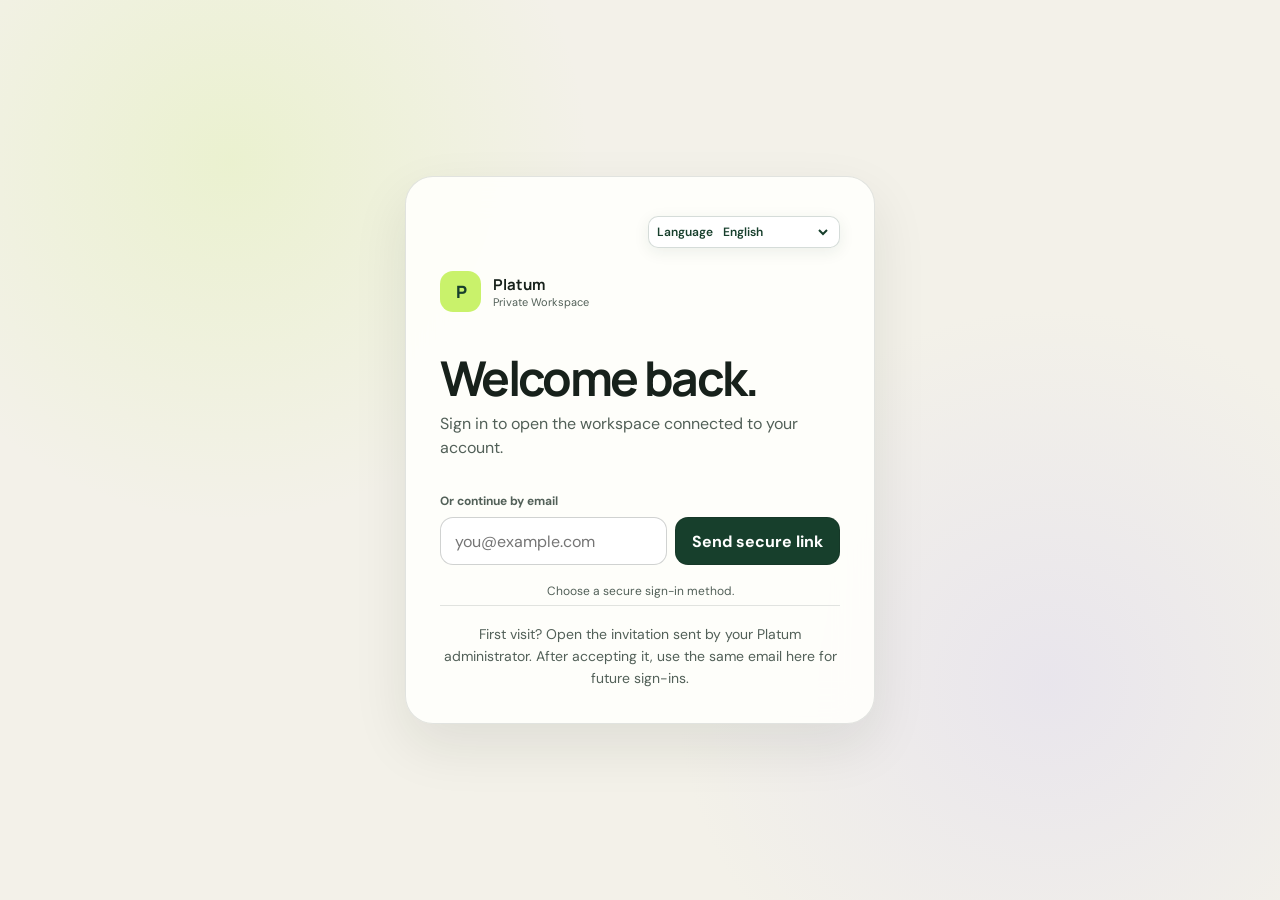
==== commit 79b6fd83: "Add platform founder roles and clean test workspace" ====
--- a/client-space.html
+++ b/client-space.html
@@ -51,7 +51,6 @@
       </a>
       </div>
       <div class="auth-card__copy">
-        <span class="section-kicker"><span data-i18n-key="Private client cabinet">Private client cabinet</span></span>
         <h1 id="auth-title"><span data-i18n-key="Welcome back.">Welcome back.</span></h1>
         <p><span data-i18n-key="Sign in to open the workspace connected to your account.">Sign in to open the workspace connected to your account.</span></p>
       </div>
@@ -70,7 +69,7 @@
         <button class="auth-button auth-button--preview" id="preview-login" type="button" hidden><span data-i18n-key="Enter test workspace">Enter test workspace</span></button>
       </div>
       <p class="auth-status" id="auth-status" role="status" aria-live="polite"><span data-i18n-key="Checking your session…">Checking your session…</span></p>
-      <p class="auth-note"><span data-i18n-key="First visit? Open the invitation sent by your Platum administrator. After accepting it, use the same email here for future sign-ins. Test access uses isolated demo data and never opens a real client workspace.">First visit? Open the invitation sent by your Platum administrator. After accepting it, use the same email here for future sign-ins. Test access uses isolated demo data and never opens a real client workspace.</span><a id="support-link" href="#" target="_blank" rel="noreferrer" hidden><span data-i18n-key="Contact the team">Contact the team</span></a></p>
+      <p class="auth-note"><span data-i18n-key="First visit? Open the invitation sent by your Platum administrator. After accepting it, use the same email here for future sign-ins.">First visit? Open the invitation sent by your Platum administrator. After accepting it, use the same email here for future sign-ins.</span><a id="support-link" href="#" target="_blank" rel="noreferrer" hidden><span data-i18n-key="Contact the team">Contact the team</span></a></p>
     </div>
   </section>
 
--- a/client-space.css
+++ b/client-space.css
@@ -260,7 +260,7 @@
   padding-top: 18px;
   margin-top: 2px;
   border-top: 1px solid var(--line);
-  font-size: 11px;
+  font-size: 14px;
   text-align: center;
 }
 
